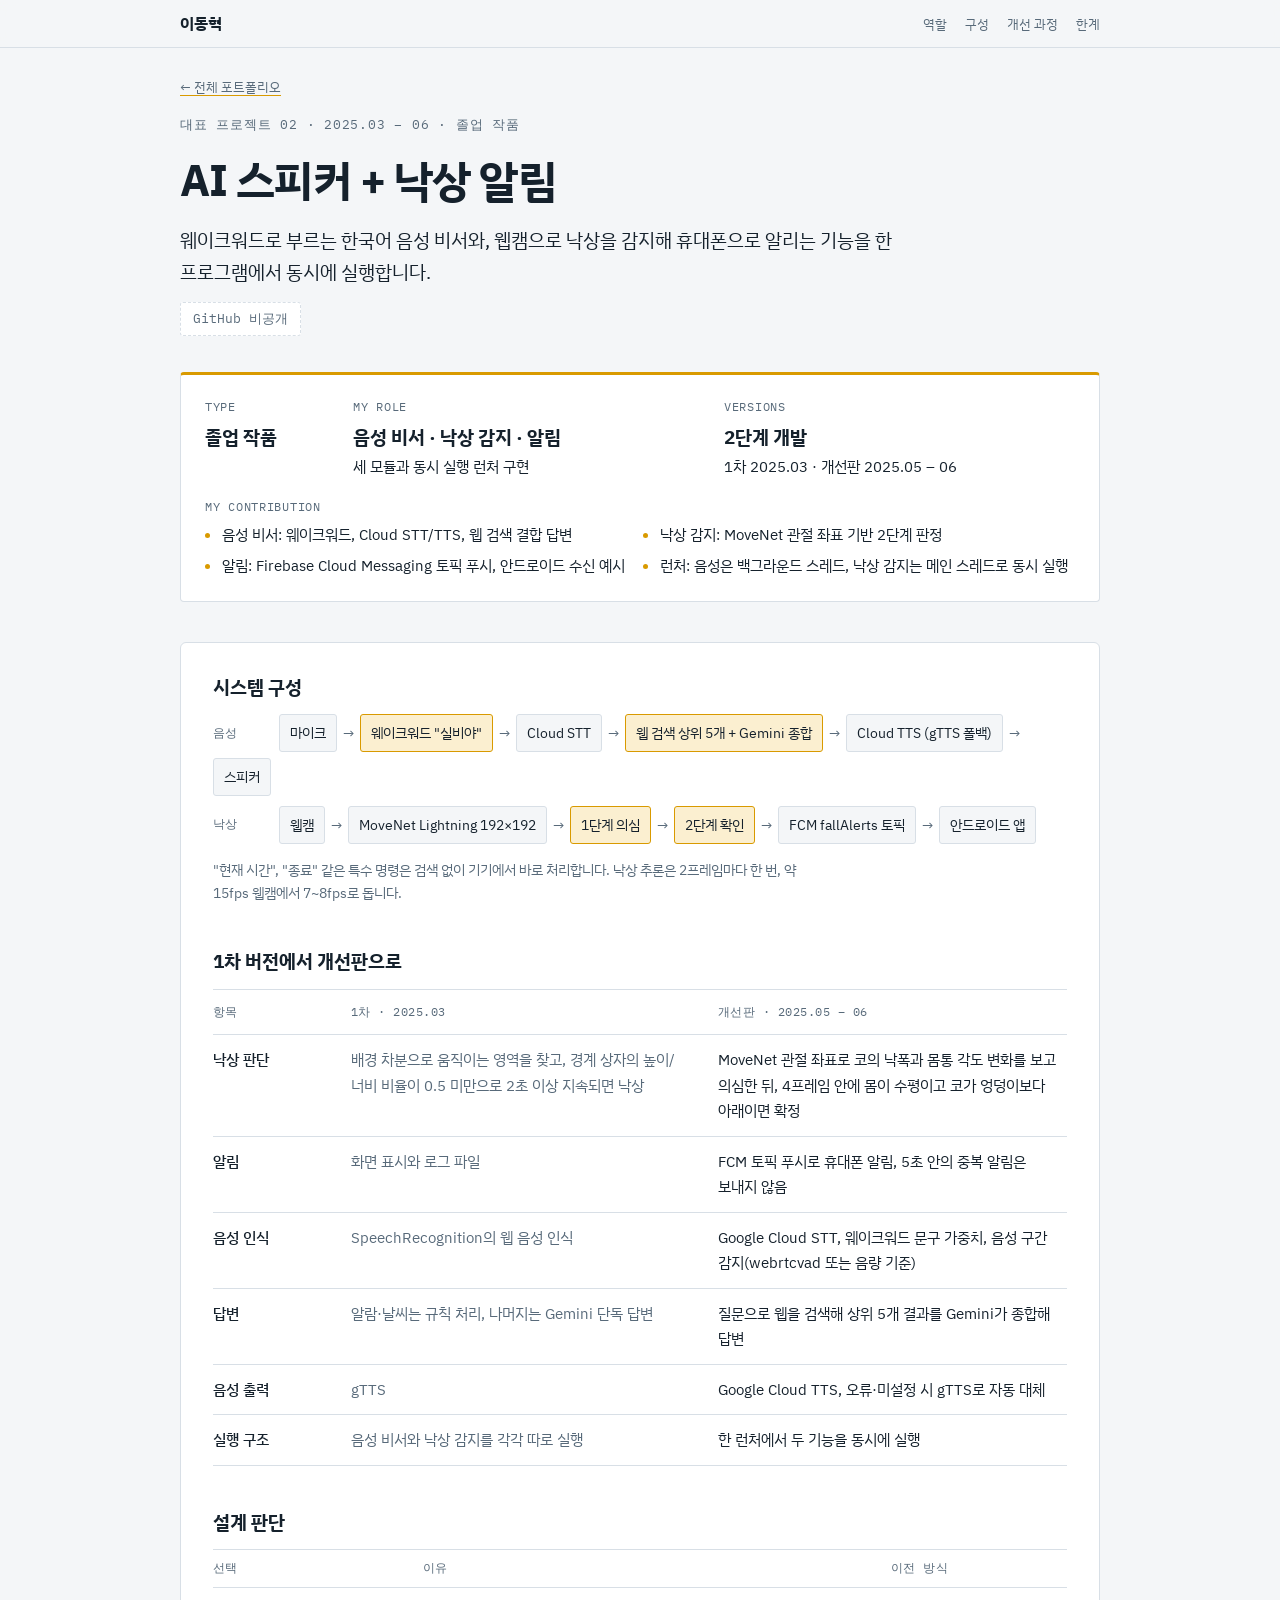
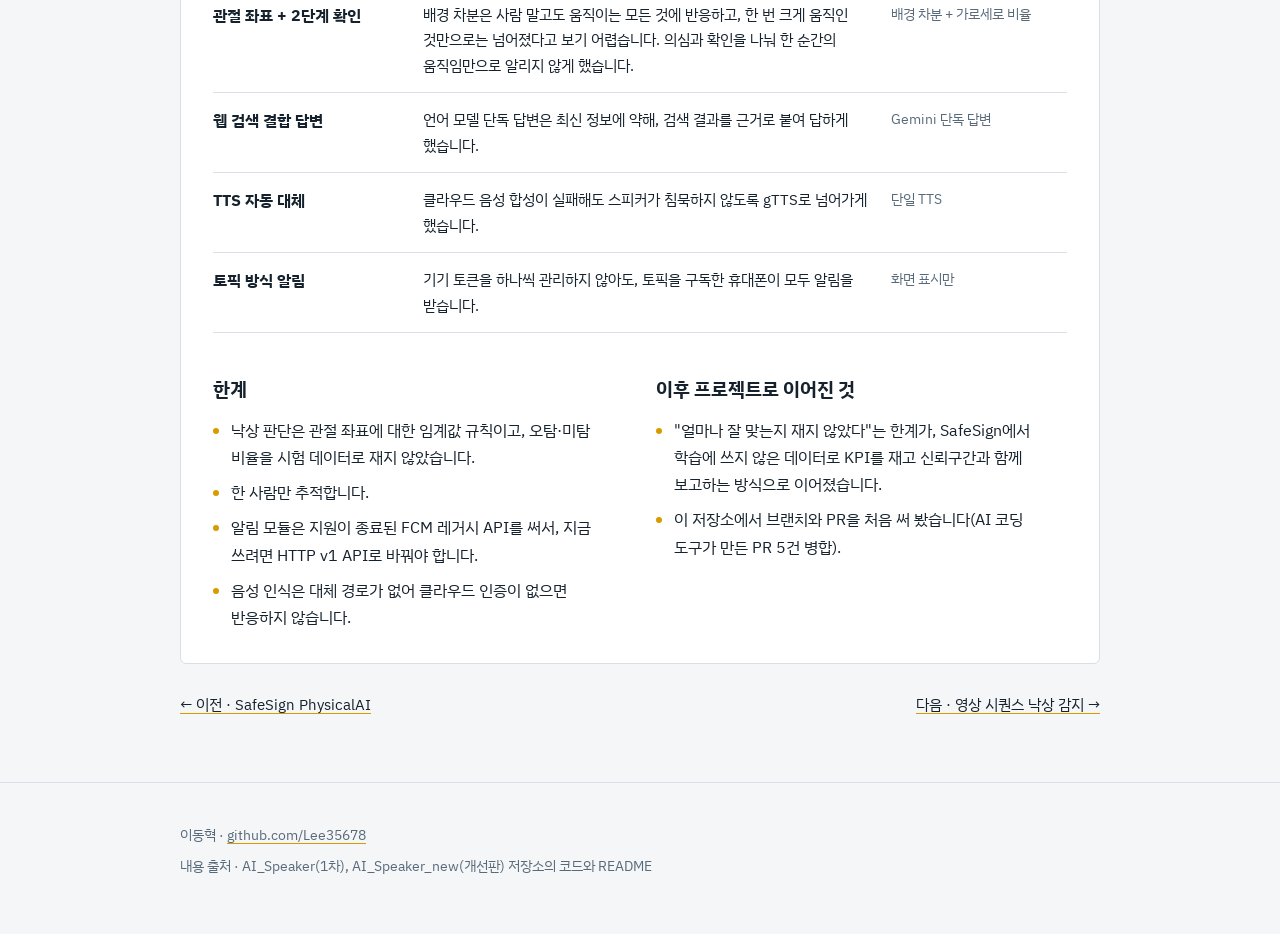
==== projects/ai-speaker.html @ e9e1567f "docs: 메인 페이지 요약형으로 개편, 프로젝트 상세 페이지 3개 분리(역할·측정 조건 명시) Co-Authored-By: Claude Opus 5.5 <noreply@anthr" ====
<!doctype html>
<html lang="ko">
<head>
<meta charset="utf-8">
<meta name="viewport" content="width=device-width, initial-scale=1, viewport-fit=cover">
<title>AI 스피커 + 낙상 알림 · 이동혁</title>
<meta name="description" content="졸업 작품 · 한국어 음성 비서와 MoveNet 낙상 감지·FCM 알림">
<link rel="preconnect" href="https://fonts.googleapis.com">
<link rel="preconnect" href="https://fonts.gstatic.com" crossorigin>
<link rel="stylesheet" href="https://fonts.googleapis.com/css2?family=IBM+Plex+Mono:wght@400;500&family=IBM+Plex+Sans+KR:wght@400;500;700&display=swap">
<link rel="stylesheet" href="../assets/style.css">
</head>
<body>

<header class="topbar">
  <div class="wrap">
    <a class="who" href="../index.html" style="text-decoration:none">이동혁</a>
    <nav aria-label="목차">
      <a href="#role">역할</a>
      <a href="#system">구성</a>
      <a href="#versions">개선 과정</a>
      <a href="#limits">한계</a>
    </nav>
  </div>
</header>

<main>
  <div class="wrap">
    <p class="crumb"><a href="../index.html">← 전체 포트폴리오</a></p>
    <div class="page-head">
      <span class="label">대표 프로젝트 02 · 2025.03 – 06 · 졸업 작품</span>
      <h1>AI 스피커 + 낙상 알림</h1>
      <p class="one">웨이크워드로 부르는 한국어 음성 비서와, 웹캠으로 낙상을 감지해 휴대폰으로 알리는 기능을 한 프로그램에서 동시에 실행합니다.</p>
      <div class="linkrow"><span class="btn off">GitHub 비공개</span></div>
    </div>

    <div class="rolebox" id="role">
      <div class="role-top">
        <div><span class="role-k">TYPE</span><b>졸업 작품</b></div>
        <div><span class="role-k">MY ROLE</span><b>음성 비서 · 낙상 감지 · 알림</b><p>세 모듈과 동시 실행 런처 구현</p></div>
        <div><span class="role-k">VERSIONS</span><b>2단계 개발</b><p>1차 2025.03 · 개선판 2025.05 – 06</p></div>
      </div>
      <div>
        <span class="role-k">MY CONTRIBUTION</span>
        <ul class="contrib">
          <li>음성 비서: 웨이크워드, Cloud STT/TTS, 웹 검색 결합 답변</li>
          <li>낙상 감지: MoveNet 관절 좌표 기반 2단계 판정</li>
          <li>알림: Firebase Cloud Messaging 토픽 푸시, 안드로이드 수신 예시</li>
          <li>런처: 음성은 백그라운드 스레드, 낙상 감지는 메인 스레드로 동시 실행</li>
        </ul>
      </div>
    </div>
  </div>

  <div class="wrap" style="padding-block:40px 56px">
    <article class="feature">
      <div class="block" id="system">
        <h3>시스템 구성</h3>
        <div class="flow">
          <div class="flow-line"><span class="k">음성</span><span class="n">마이크</span><i>→</i><span class="n hot">웨이크워드 "실비야"</span><i>→</i><span class="n">Cloud STT</span><i>→</i><span class="n hot">웹 검색 상위 5개 + Gemini 종합</span><i>→</i><span class="n">Cloud TTS (gTTS 폴백)</span><i>→</i><span class="n">스피커</span></div>
          <div class="flow-line"><span class="k">낙상</span><span class="n">웹캠</span><i>→</i><span class="n">MoveNet Lightning 192×192</span><i>→</i><span class="n hot">1단계 의심</span><i>→</i><span class="n hot">2단계 확인</span><i>→</i><span class="n">FCM fallAlerts 토픽</span><i>→</i><span class="n">안드로이드 앱</span></div>
        </div>
        <p class="note">"현재 시간", "종료" 같은 특수 명령은 검색 없이 기기에서 바로 처리합니다. 낙상 추론은 2프레임마다 한 번, 약 15fps 웹캠에서 7~8fps로 돕니다.</p>
      </div>

      <div class="block" id="versions">
        <h3>1차 버전에서 개선판으로</h3>
        <div class="vt" role="table" aria-label="버전별 비교">
          <div class="vt-row head" role="row"><span role="columnheader">항목</span><span role="columnheader">1차 · 2025.03</span><span role="columnheader">개선판 · 2025.05 – 06</span></div>
          <div class="vt-row" role="row"><b role="cell">낙상 판단</b><span class="v1" role="cell">배경 차분으로 움직이는 영역을 찾고, 경계 상자의 높이/너비 비율이 0.5 미만으로 2초 이상 지속되면 낙상</span><span class="v2" role="cell">MoveNet 관절 좌표로 코의 낙폭과 몸통 각도 변화를 보고 의심한 뒤, 4프레임 안에 몸이 수평이고 코가 엉덩이보다 아래이면 확정</span></div>
          <div class="vt-row" role="row"><b role="cell">알림</b><span class="v1" role="cell">화면 표시와 로그 파일</span><span class="v2" role="cell">FCM 토픽 푸시로 휴대폰 알림, 5초 안의 중복 알림은 보내지 않음</span></div>
          <div class="vt-row" role="row"><b role="cell">음성 인식</b><span class="v1" role="cell">SpeechRecognition의 웹 음성 인식</span><span class="v2" role="cell">Google Cloud STT, 웨이크워드 문구 가중치, 음성 구간 감지(webrtcvad 또는 음량 기준)</span></div>
          <div class="vt-row" role="row"><b role="cell">답변</b><span class="v1" role="cell">알람·날씨는 규칙 처리, 나머지는 Gemini 단독 답변</span><span class="v2" role="cell">질문으로 웹을 검색해 상위 5개 결과를 Gemini가 종합해 답변</span></div>
          <div class="vt-row" role="row"><b role="cell">음성 출력</b><span class="v1" role="cell">gTTS</span><span class="v2" role="cell">Google Cloud TTS, 오류·미설정 시 gTTS로 자동 대체</span></div>
          <div class="vt-row" role="row"><b role="cell">실행 구조</b><span class="v1" role="cell">음성 비서와 낙상 감지를 각각 따로 실행</span><span class="v2" role="cell">한 런처에서 두 기능을 동시에 실행</span></div>
        </div>
      </div>

      <div class="block">
        <h3>설계 판단</h3>
        <div class="decisions" role="table" aria-label="설계 판단">
          <div class="dec head" role="row"><span role="columnheader">선택</span><span role="columnheader">이유</span><span role="columnheader">이전 방식</span></div>
          <div class="dec" role="row"><b role="cell">관절 좌표 + 2단계 확인</b><p class="why" role="cell">배경 차분은 사람 말고도 움직이는 모든 것에 반응하고, 한 번 크게 움직인 것만으로는 넘어졌다고 보기 어렵습니다. 의심과 확인을 나눠 한 순간의 움직임만으로 알리지 않게 했습니다.</p><span class="alt" role="cell">배경 차분 + 가로세로 비율</span></div>
          <div class="dec" role="row"><b role="cell">웹 검색 결합 답변</b><p class="why" role="cell">언어 모델 단독 답변은 최신 정보에 약해, 검색 결과를 근거로 붙여 답하게 했습니다.</p><span class="alt" role="cell">Gemini 단독 답변</span></div>
          <div class="dec" role="row"><b role="cell">TTS 자동 대체</b><p class="why" role="cell">클라우드 음성 합성이 실패해도 스피커가 침묵하지 않도록 gTTS로 넘어가게 했습니다.</p><span class="alt" role="cell">단일 TTS</span></div>
          <div class="dec" role="row"><b role="cell">토픽 방식 알림</b><p class="why" role="cell">기기 토큰을 하나씩 관리하지 않아도, 토픽을 구독한 휴대폰이 모두 알림을 받습니다.</p><span class="alt" role="cell">화면 표시만</span></div>
        </div>
      </div>

      <div class="two" id="limits">
        <div class="block">
          <h3>한계</h3>
          <ul class="plain-list">
            <li>낙상 판단은 관절 좌표에 대한 임계값 규칙이고, 오탐·미탐 비율을 시험 데이터로 재지 않았습니다.</li>
            <li>한 사람만 추적합니다.</li>
            <li>알림 모듈은 지원이 종료된 FCM 레거시 API를 써서, 지금 쓰려면 HTTP v1 API로 바꿔야 합니다.</li>
            <li>음성 인식은 대체 경로가 없어 클라우드 인증이 없으면 반응하지 않습니다.</li>
          </ul>
        </div>
        <div class="block">
          <h3>이후 프로젝트로 이어진 것</h3>
          <ul class="plain-list">
            <li>"얼마나 잘 맞는지 재지 않았다"는 한계가, SafeSign에서 학습에 쓰지 않은 데이터로 KPI를 재고 신뢰구간과 함께 보고하는 방식으로 이어졌습니다.</li>
            <li>이 저장소에서 브랜치와 PR을 처음 써 봤습니다(AI 코딩 도구가 만든 PR 5건 병합).</li>
          </ul>
        </div>
      </div>
    </article>

    <nav class="next-page" aria-label="다른 프로젝트">
      <a href="safesign.html">← 이전 · SafeSign PhysicalAI</a>
      <a href="fall-detection.html">다음 · 영상 시퀀스 낙상 감지 →</a>
    </nav>
  </div>
</main>

<footer>
  <div class="wrap">
    <span>이동혁 · <a href="https://github.com/Lee35678">github.com/Lee35678</a></span>
    <span>내용 출처 · AI_Speaker(1차), AI_Speaker_new(개선판) 저장소의 코드와 README</span>
  </div>
</footer>

</body>
</html>
---- assets/style.css ----
/* Layout: 한 칼럼 본문(최대 960px) + 상단 고정 목차. 첫 화면은 인사말 + 핵심 포인트 3개, 대표 프로젝트만 넓은 패널. */
:root {
  --bg: #f4f6f8;
  --surface: #ffffff;
  --ink: #15212c;
  --muted: #586a7a;
  --line: #d8dfe6;
  --accent: #d99a00;
  --accent-ink: #8a5c00;
  --accent-soft: #fbefd0;
  --pass: #0e7a6b;
  --hold: #a5630c;
  --font-sans: "IBM Plex Sans KR", "Apple SD Gothic Neo", "Malgun Gothic", system-ui, sans-serif;
  --font-mono: "IBM Plex Mono", ui-monospace, "Cascadia Mono", Consolas, monospace;
  --step--1: 0.8125rem;
  --step-0: 1rem;
  --step-1: 1.1875rem;
  --step-2: 1.5rem;
  --step-3: 2.125rem;
  --step-4: 2.75rem;
  color-scheme: light;
}
@media (prefers-color-scheme: dark) {
  :root:not([data-theme="light"]) {
    --bg: #0e151c; --surface: #151f29; --ink: #e5ecf2; --muted: #94a4b3; --line: #273440;
    --accent: #f0b432; --accent-ink: #f0b432; --accent-soft: #2e2611; --pass: #52c4ae; --hold: #e6a24c;
    color-scheme: dark;
  }
}
:root[data-theme="dark"] {
  --bg: #0e151c; --surface: #151f29; --ink: #e5ecf2; --muted: #94a4b3; --line: #273440;
  --accent: #f0b432; --accent-ink: #f0b432; --accent-soft: #2e2611; --pass: #52c4ae; --hold: #e6a24c;
  color-scheme: dark;
}

* { box-sizing: border-box; }
html { scroll-behavior: smooth; }
@media (prefers-reduced-motion: reduce) { html { scroll-behavior: auto; } }
body {
  margin: 0;
  background: var(--bg);
  color: var(--ink);
  font-family: var(--font-sans);
  font-size: var(--step-0);
  line-height: 1.7;
  word-break: keep-all;
  overflow-wrap: anywhere;
}
a { color: inherit; text-decoration-color: var(--accent); text-underline-offset: 3px; }
a:hover { color: var(--accent-ink); }
a:focus-visible { outline: 2px solid var(--accent); outline-offset: 3px; border-radius: 2px; }
h1, h2, h3, h4, h5 { line-height: 1.35; text-wrap: balance; margin: 0; }
p { margin: 0; }
ul, ol { margin: 0; }
.label {
  font-family: var(--font-mono);
  font-size: var(--step--1);
  letter-spacing: 0.06em;
  text-transform: uppercase;
  color: var(--muted);
}
.num { font-family: var(--font-mono); font-variant-numeric: tabular-nums; color: var(--accent-ink); font-weight: 500; }

.wrap { max-width: 960px; margin: 0 auto; padding-inline: 20px; }

/* 상단 목차 */
.topbar {
  position: sticky;
  top: env(safe-area-inset-top, 0px);
  z-index: 10;
  background: color-mix(in srgb, var(--bg) 88%, transparent);
  backdrop-filter: blur(8px);
  border-bottom: 1px solid var(--line);
}
.topbar .wrap { display: flex; align-items: center; justify-content: space-between; gap: 16px; padding-block: 10px; }
.topbar .who { font-weight: 700; white-space: nowrap; }
.topbar nav { display: flex; gap: 18px; overflow-x: auto; scrollbar-width: none; }
.topbar nav a { font-size: var(--step--1); color: var(--muted); text-decoration: none; white-space: nowrap; }
.topbar nav a:hover { color: var(--ink); }

/* 첫 화면 */
.hero { padding-block: 56px 48px; display: grid; gap: 36px; }
.hero-top { display: grid; grid-template-columns: minmax(0, 1fr) 190px; gap: 40px; align-items: center; }
.hello { font-size: var(--step-1); color: var(--muted); }
.hero h1 { font-size: var(--step-4); font-weight: 700; letter-spacing: -0.02em; margin-top: 8px; max-width: 18em; }
.hero h1 em { font-style: normal; color: var(--accent-ink); }
.hero .lead { font-size: var(--step-1); max-width: 36em; margin-top: 18px; }
.hero .contact { display: flex; flex-wrap: wrap; gap: 8px 20px; margin-top: 18px; font-size: 0.9375rem; color: var(--muted); }
.hand { width: 100%; max-width: 190px; justify-self: end; margin: 0; }
.hand svg { width: 100%; height: auto; display: block; }
.hand figcaption { font-family: var(--font-mono); font-size: 0.75rem; color: var(--muted); text-align: center; margin-top: 6px; }

.points { display: grid; grid-template-columns: repeat(3, minmax(0, 1fr)); gap: 16px; list-style: none; padding: 0; }
.point { background: var(--surface); border: 1px solid var(--line); border-top: 3px solid var(--accent); border-radius: 4px; padding: 20px; display: grid; gap: 10px; align-content: start; min-width: 0; }
.point h2 { font-size: var(--step-1); font-weight: 700; }
.point p { font-size: 0.9375rem; color: var(--muted); }
.point .fig { font-family: var(--font-mono); font-size: 0.8125rem; color: var(--ink); border-top: 1px solid var(--line); padding-top: 10px; font-variant-numeric: tabular-nums; }
.point a { font-size: var(--step--1); color: var(--muted); }

section { padding-block: 56px; border-top: 1px solid var(--line); scroll-margin-top: 56px; }
.sec-head { display: grid; gap: 6px; margin-bottom: 28px; }
.sec-head h2 { font-size: var(--step-3); font-weight: 700; letter-spacing: -0.01em; }
.sec-head p { color: var(--muted); max-width: 42em; }

/* 대표 프로젝트 */
.feature { background: var(--surface); border: 1px solid var(--line); border-radius: 6px; padding: 32px; display: grid; grid-template-columns: minmax(0, 1fr); gap: 44px; }
.feature > *, .block { min-width: 0; }
.meta .chip { white-space: normal; line-height: 1.3; }
.feature-top { display: grid; gap: 14px; }
.feature-top .one { font-size: var(--step-1); max-width: 36em; }
.meta { display: flex; flex-wrap: wrap; gap: 8px; }
.chip {
  font-family: var(--font-mono); font-size: 0.75rem; line-height: 1;
  padding: 6px 9px; border: 1px solid var(--line); border-radius: 3px; color: var(--muted); white-space: nowrap;
}
.chip.strong { border-color: var(--accent); color: var(--accent-ink); background: var(--accent-soft); }
.block h3 { font-size: var(--step-1); margin-bottom: 14px; }
.block > p { max-width: 44em; }

/* 파이프라인 */
.pipe-scroll { overflow-x: auto; padding-bottom: 6px; }
.pipe { display: flex; align-items: stretch; min-width: 820px; list-style: none; padding: 0; }
.pipe li { flex: 1 1 0; padding: 12px 12px 12px 14px; border: 1px solid var(--line); border-left-width: 0; background: var(--bg); }
.pipe li:first-child { border-left-width: 1px; border-radius: 4px 0 0 4px; }
.pipe li:last-child { border-radius: 0 4px 4px 0; }
.pipe li.mine { background: var(--accent-soft); }
.pipe .n { font-family: var(--font-mono); font-size: 0.75rem; color: var(--muted); }
.pipe .t { font-weight: 500; font-size: 0.9375rem; line-height: 1.4; margin-top: 2px; }
.pipe .d { font-size: 0.8125rem; color: var(--muted); line-height: 1.5; margin-top: 4px; }
.pipe-legend { display: flex; gap: 16px; flex-wrap: wrap; font-size: var(--step--1); color: var(--muted); margin-top: 10px; }
.swatch { display: inline-block; width: 12px; height: 12px; vertical-align: -1px; margin-right: 6px; border: 1px solid var(--line); background: var(--bg); }
.swatch.mine { background: var(--accent-soft); border-color: var(--accent); }

/* 결정 표 */
.decisions { display: grid; border-top: 1px solid var(--line); }
.dec { display: grid; grid-template-columns: 12em minmax(0, 1fr) 11em; gap: 18px; padding-block: 14px; border-bottom: 1px solid var(--line); align-items: start; }
.dec.head { padding-block: 8px; }
.dec.head > * { font-family: var(--font-mono); font-size: 0.75rem; color: var(--muted); letter-spacing: 0.04em; }
.dec b { font-weight: 700; }
.dec .why { font-size: 0.9375rem; }
.dec .alt { font-size: 0.875rem; color: var(--muted); }

/* KPI */
.kpi { display: grid; border-top: 1px solid var(--line); margin-top: 18px; }
.kpi-row {
  display: grid; grid-template-columns: 9em 6.5em 6em minmax(0, 1fr) 6.5em;
  gap: 16px; align-items: center; padding-block: 14px; border-bottom: 1px solid var(--line);
}
.kpi-row.head { padding-block: 8px; }
.kpi-row.head > * { font-family: var(--font-mono); font-size: 0.75rem; color: var(--muted); letter-spacing: 0.04em; }
.kpi-name { font-weight: 500; line-height: 1.4; }
.kpi-name small { display: block; font-weight: 400; color: var(--muted); font-size: 0.75rem; }
.kpi-val { font-family: var(--font-mono); font-size: var(--step-1); font-weight: 500; font-variant-numeric: tabular-nums; }
.kpi-goal { font-family: var(--font-mono); font-size: 0.875rem; color: var(--muted); font-variant-numeric: tabular-nums; }
.state { font-size: 0.8125rem; font-weight: 500; white-space: nowrap; }
.state.ok { color: var(--pass); }
.state.hold { color: var(--hold); }
.state::before { content: ""; display: inline-block; width: 8px; height: 8px; border-radius: 50%; background: currentColor; margin-right: 6px; vertical-align: 1px; }
.scale { position: relative; height: 34px; margin-inline: 6px; }
.track { position: absolute; left: 0; right: 0; top: 9px; height: 6px; background: var(--line); border-radius: 3px; }
.band { position: absolute; top: 9px; height: 6px; background: color-mix(in srgb, var(--accent) 45%, transparent); border-radius: 3px; }
.pt { position: absolute; top: 6px; width: 12px; height: 12px; margin-left: -6px; border-radius: 50%; background: var(--accent); border: 2px solid var(--surface); box-shadow: 0 0 0 1px var(--accent); }
.goal { position: absolute; top: 3px; width: 2px; height: 18px; margin-left: -1px; background: var(--ink); }
.ax { position: absolute; top: 20px; font-family: var(--font-mono); font-size: 0.6875rem; color: var(--muted); }
.ax.l { left: 0; }
.ax.r { right: 0; }
.kpi-legend { display: flex; flex-wrap: wrap; gap: 18px; margin-top: 12px; font-size: var(--step--1); color: var(--muted); }
.kpi-legend i { display: inline-block; vertical-align: middle; margin-right: 6px; }
.kpi-legend .lp { width: 10px; height: 10px; border-radius: 50%; background: var(--accent); }
.kpi-legend .lb { width: 22px; height: 6px; border-radius: 3px; background: color-mix(in srgb, var(--accent) 45%, transparent); }
.kpi-legend .lg { width: 2px; height: 14px; background: var(--ink); }
.note { font-size: 0.875rem; color: var(--muted); margin-top: 14px; max-width: 46em; }

/* 문제 해결 사례 */
.cases { list-style: none; padding: 0; display: grid; border-top: 1px solid var(--line); }
.case { display: grid; grid-template-columns: 7.5em minmax(0, 1fr); gap: 20px; padding-block: 20px; border-bottom: 1px solid var(--line); }
.case .when { font-family: var(--font-mono); font-size: var(--step--1); color: var(--muted); padding-top: 3px; }
.case h4 { font-size: var(--step-1); margin-bottom: 8px; font-weight: 700; }
.case dl { display: grid; grid-template-columns: 3.6em minmax(0, 1fr); gap: 4px 12px; margin: 0; font-size: 0.9375rem; }
.case dt { color: var(--muted); }
.case dd { margin: 0; }

.two { display: grid; grid-template-columns: minmax(0, 1fr) minmax(0, 1fr); gap: 32px; }
.plain-list { display: grid; gap: 8px; padding-left: 1.1em; }
.plain-list li::marker { color: var(--accent); }
.links { display: flex; flex-wrap: wrap; gap: 10px 20px; font-size: 0.9375rem; }

/* 협업·코드 관리 변화 */
.stages { display: grid; border-top: 1px solid var(--line); }
.stage { display: grid; grid-template-columns: 9.5em repeat(3, minmax(0, 1fr)); gap: 18px; padding-block: 16px; border-bottom: 1px solid var(--line); }
.stage.head { padding-block: 8px; }
.stage.head > * { font-family: var(--font-mono); font-size: 0.75rem; color: var(--muted); letter-spacing: 0.04em; }
.stage .when b { display: block; font-family: var(--font-mono); font-weight: 500; font-variant-numeric: tabular-nums; }
.stage .when span { font-size: 0.8125rem; color: var(--muted); line-height: 1.5; display: block; }
.stage .when em { font-style: normal; font-size: 0.75rem; display: inline-block; margin-top: 4px; padding: 1px 6px; border: 1px solid var(--line); border-radius: 3px; color: var(--muted); }
.stage .cell { font-size: 0.9125rem; line-height: 1.6; min-width: 0; }
.stage.after .when em { border-color: var(--accent); color: var(--accent-ink); }
.stage.now { background: var(--accent-soft); margin-inline: -12px; padding-inline: 12px; border-radius: 4px; }
.divider { font-family: var(--font-mono); font-size: 0.75rem; letter-spacing: 0.05em; color: var(--accent-ink); padding-block: 10px; border-bottom: 1px solid var(--line); }
.upbar { display: grid; grid-template-columns: minmax(0, 1fr) 3.2em; gap: 8px; align-items: center; margin-top: 6px; }
.upbar .bar { height: 6px; background: var(--line); border-radius: 3px; position: relative; overflow: hidden; }
.upbar .bar i { position: absolute; inset: 0 auto 0 0; background: var(--muted); border-radius: 3px; }
.upbar span { font-family: var(--font-mono); font-size: 0.75rem; color: var(--muted); text-align: right; font-variant-numeric: tabular-nums; }

.collab { display: grid; grid-template-columns: repeat(2, minmax(0, 1fr)); gap: 0 32px; margin-top: 36px; }
.collab-item { padding-block: 16px; border-top: 1px solid var(--line); min-width: 0; }
.collab-item h4 { font-size: var(--step-0); font-weight: 700; margin-bottom: 4px; }
.collab-item p { font-size: 0.9375rem; color: var(--muted); }
.gap-box { margin-top: 28px; padding: 18px 20px; border: 1px dashed var(--muted); border-radius: 4px; max-width: 46em; }
.gap-box h4 { font-size: var(--step-0); margin-bottom: 4px; }
.gap-box p { font-size: 0.9375rem; color: var(--muted); }

/* 성장 과정 */
.path { list-style: none; padding: 0; display: grid; position: relative; border-bottom: 1px solid var(--line); }
.path::before { content: ""; position: absolute; left: 17px; top: 44px; bottom: 44px; width: 2px; background: linear-gradient(var(--line), var(--accent)); }
.step { display: grid; grid-template-columns: 12em minmax(0, 1fr); gap: 24px; padding-block: 28px; border-top: 1px solid var(--line); }
.step-side { display: grid; grid-template-columns: 36px minmax(0, 1fr); column-gap: 12px; row-gap: 4px; align-content: start; justify-items: start; }
.step-side .step-no { grid-row: span 2; }
.step-side .step-when { align-self: end; }
.step-no { position: relative; z-index: 1; width: 36px; height: 36px; border-radius: 50%; border: 2px solid var(--muted); background: var(--bg); color: var(--muted); display: grid; place-items: center; font-family: var(--font-mono); font-weight: 500; }
.step:nth-child(n+3) .step-no { border-color: var(--accent); color: var(--accent-ink); }
.step.now .step-no { background: var(--accent); color: var(--surface); border-color: var(--accent); }
.step-when { font-family: var(--font-mono); font-variant-numeric: tabular-nums; font-weight: 500; }
.tag { font-size: 0.75rem; padding: 1px 7px; border: 1px solid var(--line); border-radius: 3px; color: var(--muted); }
.tag.after { border-color: var(--accent); color: var(--accent-ink); }
.step-body { min-width: 0; }
.step-body h3 { font-size: var(--step-2); font-weight: 700; }
.step-proj { list-style: none; padding: 0; display: grid; gap: 10px; margin-top: 14px; }
.step-proj b { font-weight: 500; }
.step-proj b a { text-decoration-color: var(--line); }
.step-proj p { font-size: 0.9375rem; color: var(--muted); }
.how { margin-top: 16px; padding: 14px 16px; background: var(--surface); border: 1px solid var(--line); border-radius: 4px; }
.step.now .how { border-color: var(--accent); }
.how-k, .lack span, .fixed span { display: block; font-family: var(--font-mono); font-size: 0.75rem; letter-spacing: 0.04em; }
.how-k { color: var(--muted); margin-bottom: 2px; }
.how p { font-size: 0.9375rem; }
.lack, .fixed { margin-top: 12px; font-size: 0.9375rem; max-width: 44em; }
.lack span { color: var(--hold); }
.fixed span { color: var(--pass); }
.step-more { display: inline-block; margin-top: 14px; font-size: 0.9375rem; font-weight: 500; }

/* 그 밖의 프로젝트 */
.group + .group { margin-top: 44px; }
.group-head { display: flex; flex-wrap: wrap; align-items: baseline; gap: 4px 14px; margin-bottom: 12px; }
.group-head h3 { font-size: var(--step-1); }
.group-head span { font-size: var(--step--1); color: var(--muted); }
.proj { display: grid; grid-template-columns: minmax(0, 1fr) 13em; gap: 8px 28px; padding-block: 20px; border-top: 1px solid var(--line); }
.proj:last-child { border-bottom: 1px solid var(--line); }
.proj h4 { font-size: var(--step-1); font-weight: 700; }
.proj h4 a { text-decoration: none; }
.proj h4 a:hover { text-decoration: underline; }
.proj .desc { margin-top: 6px; max-width: 40em; }
.proj dl { display: grid; grid-template-columns: 4.6em minmax(0, 1fr); gap: 4px 12px; margin: 10px 0 0; font-size: 0.9375rem; }
.proj dt { color: var(--muted); }
.proj dd { margin: 0; }
.proj aside { font-size: var(--step--1); color: var(--muted); display: grid; gap: 6px; align-content: start; }
.proj aside .date { font-family: var(--font-mono); color: var(--ink); }
.priv { font-family: var(--font-mono); font-size: 0.6875rem; padding: 2px 6px; border: 1px dashed var(--muted); border-radius: 3px; color: var(--muted); vertical-align: 3px; margin-left: 6px; font-weight: 400; }

/* 기술 */
.skills { display: grid; border-top: 1px solid var(--line); }
.skill { display: grid; grid-template-columns: 10em minmax(0, 1.1fr) minmax(0, 1fr); gap: 20px; padding-block: 16px; border-bottom: 1px solid var(--line); }
.skill.head { padding-block: 8px; }
.skill.head > * { font-family: var(--font-mono); font-size: 0.75rem; color: var(--muted); letter-spacing: 0.04em; }
.skill h3 { font-size: var(--step-0); font-weight: 700; }
.skill .tools { font-size: 0.9375rem; }
.skill .why { font-size: 0.9125rem; color: var(--muted); }

footer { border-top: 1px solid var(--line); padding-block: 40px 56px; color: var(--muted); font-size: 0.875rem; }
footer .wrap { display: grid; gap: 8px; }

@media (max-width: 820px) {
  .path::before { display: none; }
  .step { grid-template-columns: minmax(0, 1fr); gap: 12px; }
  .step-side { display: flex; flex-wrap: wrap; align-items: center; gap: 10px; }
  .hero { padding-block: 36px 36px; }
  .hero-top { grid-template-columns: minmax(0, 1fr); gap: 24px; }
  .hand { justify-self: start; max-width: 140px; order: -1; }
  .hero h1 { font-size: 2rem; }
  .points { grid-template-columns: minmax(0, 1fr); }
  .feature { padding: 22px 18px; }
  .dec { grid-template-columns: minmax(0, 1fr); gap: 4px; }
  .dec.head { display: none; }
  .dec .alt::before { content: "버린 대안: "; }
  .kpi-row { grid-template-columns: minmax(0, 1fr) auto auto; gap: 6px 14px; }
  .kpi-row.head { display: none; }
  .kpi-row .kpi-name { grid-column: 1 / -1; }
  .kpi-row .scale { grid-column: 1 / -1; order: 5; }
  .kpi-row .kpi-goal::before { content: "목표 "; }
  .two { grid-template-columns: minmax(0, 1fr); }
  .stage { grid-template-columns: minmax(0, 1fr); gap: 8px; }
  .stage.head { display: none; }
  .stage .cell::before { content: attr(data-k); display: block; font-family: var(--font-mono); font-size: 0.6875rem; letter-spacing: 0.05em; color: var(--muted); }
  .collab { grid-template-columns: minmax(0, 1fr); }
  .proj { grid-template-columns: minmax(0, 1fr); }
  .proj aside { grid-auto-flow: column; justify-content: start; gap: 14px; }
  .skill { grid-template-columns: minmax(0, 1fr); gap: 4px; }
  .skill.head { display: none; }
}
@media (max-width: 520px) {
  .case { grid-template-columns: minmax(0, 1fr); gap: 6px; }
  .topbar .who { display: none; }
  .proj aside { grid-auto-flow: row; }
  .proj dl, .case dl { grid-template-columns: minmax(0, 1fr); gap: 0; }
  .proj dd, .case dd { margin-bottom: 6px; }
}

/* ===== 메인 페이지: 대표 프로젝트 카드 ===== */
:root { --on-accent: #1d1600; }
.btn { display: inline-block; font-family: var(--font-mono); font-size: 0.8125rem; line-height: 1.2; padding: 8px 12px; border: 1px solid var(--line); border-radius: 3px; text-decoration: none; color: var(--ink); background: var(--surface); }
.btn:hover { border-color: var(--accent); color: var(--accent-ink); }
.btn.primary { background: var(--accent); border-color: var(--accent); color: var(--on-accent); font-weight: 500; }
.btn.primary:hover { color: var(--on-accent); filter: brightness(1.05); }
.btn.off { color: var(--muted); border-style: dashed; pointer-events: none; }
.linkrow { display: flex; flex-wrap: wrap; gap: 8px; }

.tags { display: flex; flex-wrap: wrap; gap: 8px; margin-top: 14px; }
.tags span { font-family: var(--font-mono); font-size: 0.8125rem; padding: 4px 10px; border: 1px solid var(--accent); border-radius: 3px; color: var(--accent-ink); }

.featured { display: grid; gap: 20px; list-style: none; padding: 0; }
.fp { background: var(--surface); border: 1px solid var(--line); border-radius: 6px; padding: 26px 28px; display: grid; gap: 16px; min-width: 0; }
.fp-head { display: flex; flex-wrap: wrap; align-items: baseline; gap: 6px 14px; }
.fp-no { font-family: var(--font-mono); color: var(--accent-ink); font-weight: 500; }
.fp-head h3 { font-size: var(--step-2); font-weight: 700; }
.fp-head .chip { align-self: center; }
.fp .one { font-size: var(--step-1); max-width: 40em; }
.fp dl { display: grid; grid-template-columns: 5.5em minmax(0, 1fr); gap: 8px 16px; margin: 0; font-size: 0.9375rem; }
.fp dt { color: var(--muted); font-family: var(--font-mono); font-size: 0.8125rem; padding-top: 2px; }
.fp dd { margin: 0; }
.fp .proof { background: var(--accent-soft); border-radius: 4px; padding: 12px 14px; font-size: 0.9375rem; }
.fp .proof b { color: var(--accent-ink); }

/* 메인 페이지: 성장 과정 요약 */
.mini-path { display: grid; grid-template-columns: repeat(4, minmax(0, 1fr)); gap: 0; list-style: none; padding: 0; border-top: 1px solid var(--line); border-bottom: 1px solid var(--line); }
.mp { padding: 18px 16px 18px 0; display: grid; gap: 6px; align-content: start; min-width: 0; }
.mp + .mp { padding-left: 16px; border-left: 1px solid var(--line); }
.mp .step-no { width: 30px; height: 30px; font-size: 0.875rem; }
.mp:nth-child(n+3) .step-no { border-color: var(--accent); color: var(--accent-ink); }
.mp:last-child .step-no { background: var(--accent); color: var(--on-accent); }
.mp .when { font-family: var(--font-mono); font-size: 0.8125rem; color: var(--muted); }
.mp h3 { font-size: var(--step-0); font-weight: 700; }
.mp p { font-size: 0.875rem; color: var(--muted); }

/* 메인 페이지: 그 밖의 프로젝트 */
.others { display: grid; border-top: 1px solid var(--line); }
.orow { display: grid; grid-template-columns: minmax(0, 1fr) 15em; gap: 6px 24px; padding-block: 14px; border-bottom: 1px solid var(--line); }
.orow h3 { font-size: var(--step-0); font-weight: 700; }
.orow h3 a { text-decoration-color: var(--line); }
.orow p { font-size: 0.9375rem; color: var(--muted); margin-top: 2px; }
.orow aside { font-size: var(--step--1); color: var(--muted); }
.orow aside b { display: block; font-family: var(--font-mono); font-weight: 500; color: var(--ink); }

.contact-list { display: grid; grid-template-columns: max-content minmax(0, 1fr); gap: 8px 20px; font-size: 0.9375rem; }
.contact-list dt { color: var(--muted); }
.contact-list dd { margin: 0; }

/* ===== 상세 페이지 ===== */
.crumb { padding-block: 28px 0; font-size: var(--step--1); }
.crumb a { color: var(--muted); }
.page-head { padding-block: 16px 36px; display: grid; gap: 14px; }
.page-head h1 { font-size: var(--step-4); font-weight: 700; letter-spacing: -0.02em; }
.page-head .one { font-size: var(--step-1); max-width: 38em; }

.rolebox { background: var(--surface); border: 1px solid var(--line); border-top: 3px solid var(--accent); border-radius: 4px; padding: 22px 24px; display: grid; gap: 18px; }
.role-top { display: grid; grid-template-columns: 8em minmax(0, 1fr) minmax(0, 1fr); gap: 20px; }
.role-top > div { min-width: 0; }
.role-k { display: block; font-family: var(--font-mono); font-size: 0.75rem; letter-spacing: 0.06em; color: var(--muted); margin-bottom: 4px; }
.role-top b { font-size: var(--step-1); }
.role-top p { font-size: 0.9375rem; }
.contrib { display: grid; grid-template-columns: repeat(2, minmax(0, 1fr)); gap: 6px 24px; padding-left: 1.1em; font-size: 0.9375rem; }
.contrib li::marker { color: var(--accent); }
.others-did { font-size: 0.875rem; color: var(--muted); border-top: 1px solid var(--line); padding-top: 12px; }

.cond { margin-top: 16px; border: 1px solid var(--line); border-radius: 4px; padding: 14px 16px; background: var(--bg); display: grid; grid-template-columns: repeat(3, minmax(0, 1fr)); gap: 10px 20px; }
.cond div { min-width: 0; }
.cond span { display: block; font-family: var(--font-mono); font-size: 0.6875rem; letter-spacing: 0.05em; color: var(--muted); }
.cond b { font-weight: 500; font-size: 0.9375rem; }

.vt { display: grid; border-top: 1px solid var(--line); }
.vt-row { display: grid; grid-template-columns: 8em minmax(0, 1fr) minmax(0, 1fr); gap: 18px; padding-block: 12px; border-bottom: 1px solid var(--line); font-size: 0.9375rem; }
.vt-row.head > * { font-family: var(--font-mono); font-size: 0.75rem; color: var(--muted); letter-spacing: 0.04em; }
.vt-row > * { min-width: 0; }
.vt-row b { font-weight: 500; }
.vt-row .v1 { color: var(--muted); }

.flow { display: grid; gap: 10px; }
.flow-line { display: flex; flex-wrap: wrap; align-items: center; gap: 6px; font-size: 0.875rem; }
.flow-line .k { font-family: var(--font-mono); font-size: 0.75rem; color: var(--muted); width: 5em; }
.flow-line span.n { padding: 6px 10px; border: 1px solid var(--line); border-radius: 3px; background: var(--bg); }
.flow-line span.n.hot { background: var(--accent-soft); border-color: var(--accent); }
.flow-line i { font-style: normal; color: var(--muted); }

.next-page { display: flex; flex-wrap: wrap; justify-content: space-between; gap: 12px; padding-block: 28px 8px; font-size: 0.9375rem; }

@media (max-width: 820px) {
  .fp { padding: 20px 18px; }
  .fp dl { grid-template-columns: minmax(0, 1fr); gap: 0; }
  .fp dd { margin-bottom: 8px; }
  .mini-path { grid-template-columns: minmax(0, 1fr); }
  .mp, .mp + .mp { padding: 14px 0; border-left: 0; }
  .mp + .mp { border-top: 1px solid var(--line); }
  .orow { grid-template-columns: minmax(0, 1fr); }
  .role-top { grid-template-columns: minmax(0, 1fr); gap: 12px; }
  .contrib { grid-template-columns: minmax(0, 1fr); }
  .cond { grid-template-columns: repeat(2, minmax(0, 1fr)); }
  .vt-row { grid-template-columns: minmax(0, 1fr); gap: 2px; }
  .vt-row.head { display: none; }
  .vt-row .v1::before { content: "이전 · "; font-family: var(--font-mono); font-size: 0.75rem; }
  .vt-row .v2::before { content: "개선 · "; font-family: var(--font-mono); font-size: 0.75rem; color: var(--accent-ink); }
  .page-head h1 { font-size: 2rem; }
  .flow-line .k { width: 100%; }
}
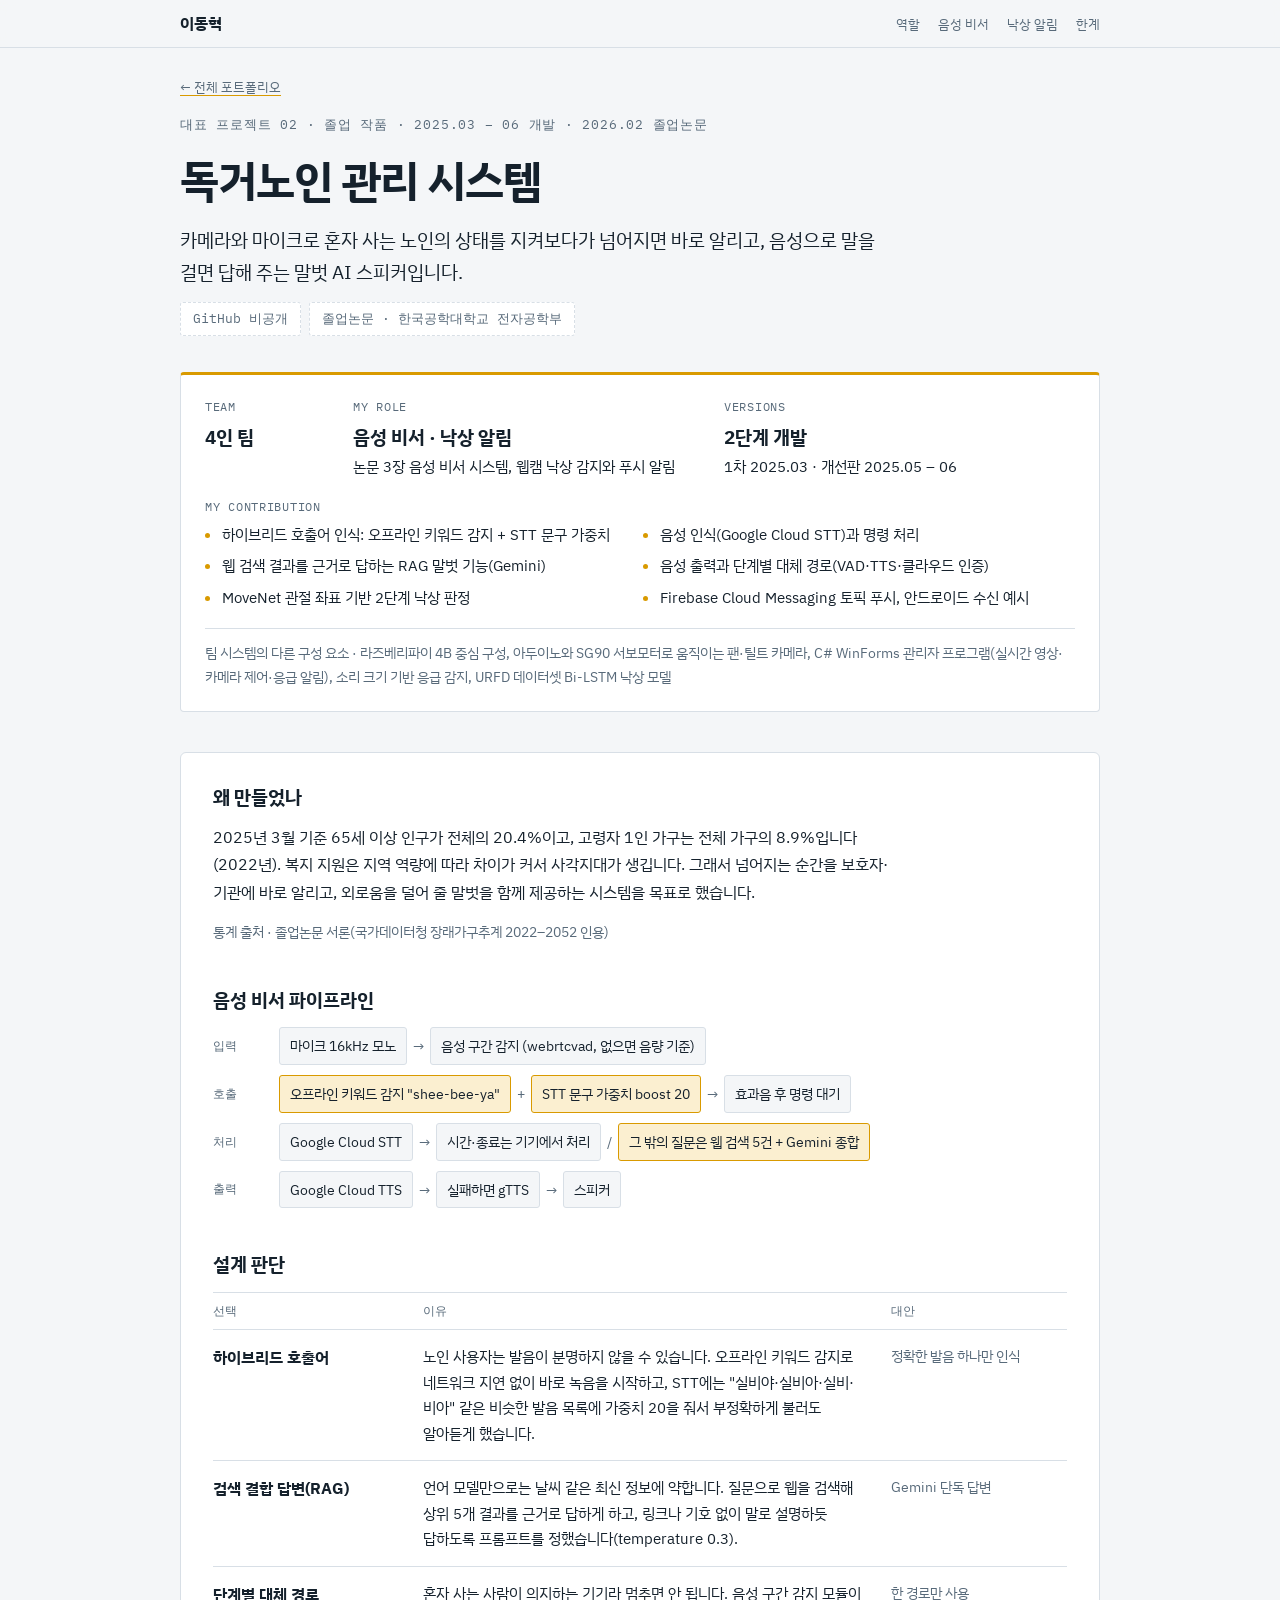
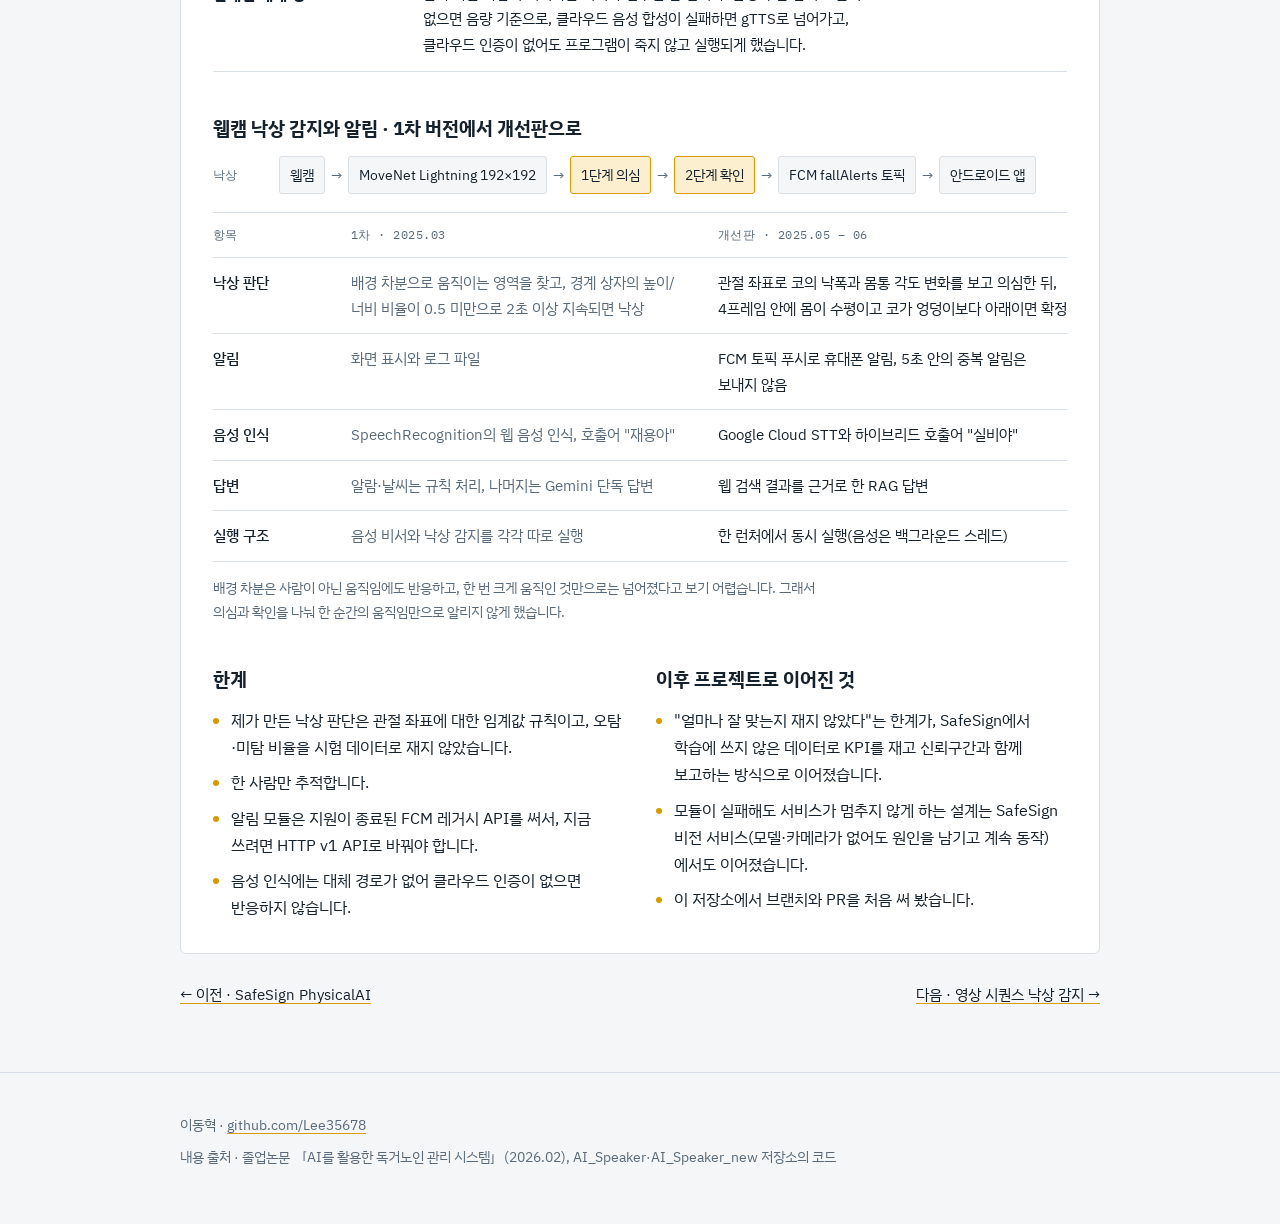
==== commit eae942c5: "docs: 학력·수강 과목·자격증·이메일 추가, 졸업 작품(독거노인 관리 시스템) 4인 팀·담당 범위 반영 Co-Authored-By: Claude Opus 5.5 <noreply" ====
--- a/projects/ai-speaker.html
+++ b/projects/ai-speaker.html
@@ -3,8 +3,8 @@
 <head>
 <meta charset="utf-8">
 <meta name="viewport" content="width=device-width, initial-scale=1, viewport-fit=cover">
-<title>AI 스피커 + 낙상 알림 · 이동혁</title>
-<meta name="description" content="졸업 작품 · 한국어 음성 비서와 MoveNet 낙상 감지·FCM 알림">
+<title>독거노인 관리 시스템 · 이동혁</title>
+<meta name="description" content="4인 팀 졸업 작품 · 음성 비서(호출어·STT·RAG·TTS)와 웹캠 낙상 감지·푸시 알림 담당">
 <link rel="preconnect" href="https://fonts.googleapis.com">
 <link rel="preconnect" href="https://fonts.gstatic.com" crossorigin>
 <link rel="stylesheet" href="https://fonts.googleapis.com/css2?family=IBM+Plex+Mono:wght@400;500&family=IBM+Plex+Sans+KR:wght@400;500;700&display=swap">
@@ -17,8 +17,8 @@
     <a class="who" href="../index.html" style="text-decoration:none">이동혁</a>
     <nav aria-label="목차">
       <a href="#role">역할</a>
-      <a href="#system">구성</a>
-      <a href="#versions">개선 과정</a>
+      <a href="#voice">음성 비서</a>
+      <a href="#fall">낙상 알림</a>
       <a href="#limits">한계</a>
     </nav>
   </div>
@@ -28,80 +28,93 @@
   <div class="wrap">
     <p class="crumb"><a href="../index.html">← 전체 포트폴리오</a></p>
     <div class="page-head">
-      <span class="label">대표 프로젝트 02 · 2025.03 – 06 · 졸업 작품</span>
-      <h1>AI 스피커 + 낙상 알림</h1>
-      <p class="one">웨이크워드로 부르는 한국어 음성 비서와, 웹캠으로 낙상을 감지해 휴대폰으로 알리는 기능을 한 프로그램에서 동시에 실행합니다.</p>
-      <div class="linkrow"><span class="btn off">GitHub 비공개</span></div>
+      <span class="label">대표 프로젝트 02 · 졸업 작품 · 2025.03 – 06 개발 · 2026.02 졸업논문</span>
+      <h1>독거노인 관리 시스템</h1>
+      <p class="one">카메라와 마이크로 혼자 사는 노인의 상태를 지켜보다가 넘어지면 바로 알리고, 음성으로 말을 걸면 답해 주는 말벗 AI 스피커입니다.</p>
+      <div class="linkrow"><span class="btn off">GitHub 비공개</span><span class="btn off">졸업논문 · 한국공학대학교 전자공학부</span></div>
     </div>
 
     <div class="rolebox" id="role">
       <div class="role-top">
-        <div><span class="role-k">TYPE</span><b>졸업 작품</b></div>
-        <div><span class="role-k">MY ROLE</span><b>음성 비서 · 낙상 감지 · 알림</b><p>세 모듈과 동시 실행 런처 구현</p></div>
+        <div><span class="role-k">TEAM</span><b>4인 팀</b></div>
+        <div><span class="role-k">MY ROLE</span><b>음성 비서 · 낙상 알림</b><p>논문 3장 음성 비서 시스템, 웹캠 낙상 감지와 푸시 알림</p></div>
         <div><span class="role-k">VERSIONS</span><b>2단계 개발</b><p>1차 2025.03 · 개선판 2025.05 – 06</p></div>
       </div>
       <div>
         <span class="role-k">MY CONTRIBUTION</span>
         <ul class="contrib">
-          <li>음성 비서: 웨이크워드, Cloud STT/TTS, 웹 검색 결합 답변</li>
-          <li>낙상 감지: MoveNet 관절 좌표 기반 2단계 판정</li>
-          <li>알림: Firebase Cloud Messaging 토픽 푸시, 안드로이드 수신 예시</li>
-          <li>런처: 음성은 백그라운드 스레드, 낙상 감지는 메인 스레드로 동시 실행</li>
+          <li>하이브리드 호출어 인식: 오프라인 키워드 감지 + STT 문구 가중치</li>
+          <li>음성 인식(Google Cloud STT)과 명령 처리</li>
+          <li>웹 검색 결과를 근거로 답하는 RAG 말벗 기능(Gemini)</li>
+          <li>음성 출력과 단계별 대체 경로(VAD·TTS·클라우드 인증)</li>
+          <li>MoveNet 관절 좌표 기반 2단계 낙상 판정</li>
+          <li>Firebase Cloud Messaging 토픽 푸시, 안드로이드 수신 예시</li>
         </ul>
       </div>
+      <p class="others-did">팀 시스템의 다른 구성 요소 · 라즈베리파이 4B 중심 구성, 아두이노와 SG90 서보모터로 움직이는 팬·틸트 카메라, C# WinForms 관리자 프로그램(실시간 영상·카메라 제어·응급 알림), 소리 크기 기반 응급 감지, URFD 데이터셋 Bi-LSTM 낙상 모델</p>
     </div>
   </div>
 
   <div class="wrap" style="padding-block:40px 56px">
     <article class="feature">
-      <div class="block" id="system">
-        <h3>시스템 구성</h3>
-        <div class="flow">
-          <div class="flow-line"><span class="k">음성</span><span class="n">마이크</span><i>→</i><span class="n hot">웨이크워드 "실비야"</span><i>→</i><span class="n">Cloud STT</span><i>→</i><span class="n hot">웹 검색 상위 5개 + Gemini 종합</span><i>→</i><span class="n">Cloud TTS (gTTS 폴백)</span><i>→</i><span class="n">스피커</span></div>
-          <div class="flow-line"><span class="k">낙상</span><span class="n">웹캠</span><i>→</i><span class="n">MoveNet Lightning 192×192</span><i>→</i><span class="n hot">1단계 의심</span><i>→</i><span class="n hot">2단계 확인</span><i>→</i><span class="n">FCM fallAlerts 토픽</span><i>→</i><span class="n">안드로이드 앱</span></div>
-        </div>
-        <p class="note">"현재 시간", "종료" 같은 특수 명령은 검색 없이 기기에서 바로 처리합니다. 낙상 추론은 2프레임마다 한 번, 약 15fps 웹캠에서 7~8fps로 돕니다.</p>
+      <div class="block">
+        <h3>왜 만들었나</h3>
+        <p>2025년 3월 기준 65세 이상 인구가 전체의 20.4%이고, 고령자 1인 가구는 전체 가구의 8.9%입니다(2022년). 복지 지원은 지역 역량에 따라 차이가 커서 사각지대가 생깁니다. 그래서 넘어지는 순간을 보호자·기관에 바로 알리고, 외로움을 덜어 줄 말벗을 함께 제공하는 시스템을 목표로 했습니다.</p>
+        <p class="note">통계 출처 · 졸업논문 서론(국가데이터청 장래가구추계 2022–2052 인용)</p>
       </div>
 
-      <div class="block" id="versions">
-        <h3>1차 버전에서 개선판으로</h3>
-        <div class="vt" role="table" aria-label="버전별 비교">
-          <div class="vt-row head" role="row"><span role="columnheader">항목</span><span role="columnheader">1차 · 2025.03</span><span role="columnheader">개선판 · 2025.05 – 06</span></div>
-          <div class="vt-row" role="row"><b role="cell">낙상 판단</b><span class="v1" role="cell">배경 차분으로 움직이는 영역을 찾고, 경계 상자의 높이/너비 비율이 0.5 미만으로 2초 이상 지속되면 낙상</span><span class="v2" role="cell">MoveNet 관절 좌표로 코의 낙폭과 몸통 각도 변화를 보고 의심한 뒤, 4프레임 안에 몸이 수평이고 코가 엉덩이보다 아래이면 확정</span></div>
-          <div class="vt-row" role="row"><b role="cell">알림</b><span class="v1" role="cell">화면 표시와 로그 파일</span><span class="v2" role="cell">FCM 토픽 푸시로 휴대폰 알림, 5초 안의 중복 알림은 보내지 않음</span></div>
-          <div class="vt-row" role="row"><b role="cell">음성 인식</b><span class="v1" role="cell">SpeechRecognition의 웹 음성 인식</span><span class="v2" role="cell">Google Cloud STT, 웨이크워드 문구 가중치, 음성 구간 감지(webrtcvad 또는 음량 기준)</span></div>
-          <div class="vt-row" role="row"><b role="cell">답변</b><span class="v1" role="cell">알람·날씨는 규칙 처리, 나머지는 Gemini 단독 답변</span><span class="v2" role="cell">질문으로 웹을 검색해 상위 5개 결과를 Gemini가 종합해 답변</span></div>
-          <div class="vt-row" role="row"><b role="cell">음성 출력</b><span class="v1" role="cell">gTTS</span><span class="v2" role="cell">Google Cloud TTS, 오류·미설정 시 gTTS로 자동 대체</span></div>
-          <div class="vt-row" role="row"><b role="cell">실행 구조</b><span class="v1" role="cell">음성 비서와 낙상 감지를 각각 따로 실행</span><span class="v2" role="cell">한 런처에서 두 기능을 동시에 실행</span></div>
+      <div class="block" id="voice">
+        <h3>음성 비서 파이프라인</h3>
+        <div class="flow">
+          <div class="flow-line"><span class="k">입력</span><span class="n">마이크 16kHz 모노</span><i>→</i><span class="n">음성 구간 감지 (webrtcvad, 없으면 음량 기준)</span></div>
+          <div class="flow-line"><span class="k">호출</span><span class="n hot">오프라인 키워드 감지 "shee-bee-ya"</span><i>+</i><span class="n hot">STT 문구 가중치 boost 20</span><i>→</i><span class="n">효과음 후 명령 대기</span></div>
+          <div class="flow-line"><span class="k">처리</span><span class="n">Google Cloud STT</span><i>→</i><span class="n">시간·종료는 기기에서 처리</span><i>/</i><span class="n hot">그 밖의 질문은 웹 검색 5건 + Gemini 종합</span></div>
+          <div class="flow-line"><span class="k">출력</span><span class="n">Google Cloud TTS</span><i>→</i><span class="n">실패하면 gTTS</span><i>→</i><span class="n">스피커</span></div>
         </div>
       </div>
 
       <div class="block">
         <h3>설계 판단</h3>
-        <div class="decisions" role="table" aria-label="설계 판단">
-          <div class="dec head" role="row"><span role="columnheader">선택</span><span role="columnheader">이유</span><span role="columnheader">이전 방식</span></div>
-          <div class="dec" role="row"><b role="cell">관절 좌표 + 2단계 확인</b><p class="why" role="cell">배경 차분은 사람 말고도 움직이는 모든 것에 반응하고, 한 번 크게 움직인 것만으로는 넘어졌다고 보기 어렵습니다. 의심과 확인을 나눠 한 순간의 움직임만으로 알리지 않게 했습니다.</p><span class="alt" role="cell">배경 차분 + 가로세로 비율</span></div>
-          <div class="dec" role="row"><b role="cell">웹 검색 결합 답변</b><p class="why" role="cell">언어 모델 단독 답변은 최신 정보에 약해, 검색 결과를 근거로 붙여 답하게 했습니다.</p><span class="alt" role="cell">Gemini 단독 답변</span></div>
-          <div class="dec" role="row"><b role="cell">TTS 자동 대체</b><p class="why" role="cell">클라우드 음성 합성이 실패해도 스피커가 침묵하지 않도록 gTTS로 넘어가게 했습니다.</p><span class="alt" role="cell">단일 TTS</span></div>
-          <div class="dec" role="row"><b role="cell">토픽 방식 알림</b><p class="why" role="cell">기기 토큰을 하나씩 관리하지 않아도, 토픽을 구독한 휴대폰이 모두 알림을 받습니다.</p><span class="alt" role="cell">화면 표시만</span></div>
+        <div class="decisions" role="table" aria-label="음성 비서 설계 판단">
+          <div class="dec head" role="row"><span role="columnheader">선택</span><span role="columnheader">이유</span><span role="columnheader">대안</span></div>
+          <div class="dec" role="row"><b role="cell">하이브리드 호출어</b><p class="why" role="cell">노인 사용자는 발음이 분명하지 않을 수 있습니다. 오프라인 키워드 감지로 네트워크 지연 없이 바로 녹음을 시작하고, STT에는 "실비야·실비아·실비·비아" 같은 비슷한 발음 목록에 가중치 20을 줘서 부정확하게 불러도 알아듣게 했습니다.</p><span class="alt" role="cell">정확한 발음 하나만 인식</span></div>
+          <div class="dec" role="row"><b role="cell">검색 결합 답변(RAG)</b><p class="why" role="cell">언어 모델만으로는 날씨 같은 최신 정보에 약합니다. 질문으로 웹을 검색해 상위 5개 결과를 근거로 답하게 하고, 링크나 기호 없이 말로 설명하듯 답하도록 프롬프트를 정했습니다(temperature 0.3).</p><span class="alt" role="cell">Gemini 단독 답변</span></div>
+          <div class="dec" role="row"><b role="cell">단계별 대체 경로</b><p class="why" role="cell">혼자 사는 사람이 의지하는 기기라 멈추면 안 됩니다. 음성 구간 감지 모듈이 없으면 음량 기준으로, 클라우드 음성 합성이 실패하면 gTTS로 넘어가고, 클라우드 인증이 없어도 프로그램이 죽지 않고 실행되게 했습니다.</p><span class="alt" role="cell">한 경로만 사용</span></div>
         </div>
+      </div>
+
+      <div class="block" id="fall">
+        <h3>웹캠 낙상 감지와 알림 · 1차 버전에서 개선판으로</h3>
+        <div class="flow" style="margin-bottom:18px">
+          <div class="flow-line"><span class="k">낙상</span><span class="n">웹캠</span><i>→</i><span class="n">MoveNet Lightning 192×192</span><i>→</i><span class="n hot">1단계 의심</span><i>→</i><span class="n hot">2단계 확인</span><i>→</i><span class="n">FCM fallAlerts 토픽</span><i>→</i><span class="n">안드로이드 앱</span></div>
+        </div>
+        <div class="vt" role="table" aria-label="버전별 비교">
+          <div class="vt-row head" role="row"><span role="columnheader">항목</span><span role="columnheader">1차 · 2025.03</span><span role="columnheader">개선판 · 2025.05 – 06</span></div>
+          <div class="vt-row" role="row"><b role="cell">낙상 판단</b><span class="v1" role="cell">배경 차분으로 움직이는 영역을 찾고, 경계 상자의 높이/너비 비율이 0.5 미만으로 2초 이상 지속되면 낙상</span><span class="v2" role="cell">관절 좌표로 코의 낙폭과 몸통 각도 변화를 보고 의심한 뒤, 4프레임 안에 몸이 수평이고 코가 엉덩이보다 아래이면 확정</span></div>
+          <div class="vt-row" role="row"><b role="cell">알림</b><span class="v1" role="cell">화면 표시와 로그 파일</span><span class="v2" role="cell">FCM 토픽 푸시로 휴대폰 알림, 5초 안의 중복 알림은 보내지 않음</span></div>
+          <div class="vt-row" role="row"><b role="cell">음성 인식</b><span class="v1" role="cell">SpeechRecognition의 웹 음성 인식, 호출어 "재용아"</span><span class="v2" role="cell">Google Cloud STT와 하이브리드 호출어 "실비야"</span></div>
+          <div class="vt-row" role="row"><b role="cell">답변</b><span class="v1" role="cell">알람·날씨는 규칙 처리, 나머지는 Gemini 단독 답변</span><span class="v2" role="cell">웹 검색 결과를 근거로 한 RAG 답변</span></div>
+          <div class="vt-row" role="row"><b role="cell">실행 구조</b><span class="v1" role="cell">음성 비서와 낙상 감지를 각각 따로 실행</span><span class="v2" role="cell">한 런처에서 동시 실행(음성은 백그라운드 스레드)</span></div>
+        </div>
+        <p class="note">배경 차분은 사람이 아닌 움직임에도 반응하고, 한 번 크게 움직인 것만으로는 넘어졌다고 보기 어렵습니다. 그래서 의심과 확인을 나눠 한 순간의 움직임만으로 알리지 않게 했습니다.</p>
       </div>
 
       <div class="two" id="limits">
         <div class="block">
           <h3>한계</h3>
           <ul class="plain-list">
-            <li>낙상 판단은 관절 좌표에 대한 임계값 규칙이고, 오탐·미탐 비율을 시험 데이터로 재지 않았습니다.</li>
+            <li>제가 만든 낙상 판단은 관절 좌표에 대한 임계값 규칙이고, 오탐·미탐 비율을 시험 데이터로 재지 않았습니다.</li>
             <li>한 사람만 추적합니다.</li>
             <li>알림 모듈은 지원이 종료된 FCM 레거시 API를 써서, 지금 쓰려면 HTTP v1 API로 바꿔야 합니다.</li>
-            <li>음성 인식은 대체 경로가 없어 클라우드 인증이 없으면 반응하지 않습니다.</li>
+            <li>음성 인식에는 대체 경로가 없어 클라우드 인증이 없으면 반응하지 않습니다.</li>
           </ul>
         </div>
         <div class="block">
           <h3>이후 프로젝트로 이어진 것</h3>
           <ul class="plain-list">
             <li>"얼마나 잘 맞는지 재지 않았다"는 한계가, SafeSign에서 학습에 쓰지 않은 데이터로 KPI를 재고 신뢰구간과 함께 보고하는 방식으로 이어졌습니다.</li>
-            <li>이 저장소에서 브랜치와 PR을 처음 써 봤습니다(AI 코딩 도구가 만든 PR 5건 병합).</li>
+            <li>모듈이 실패해도 서비스가 멈추지 않게 하는 설계는 SafeSign 비전 서비스(모델·카메라가 없어도 원인을 남기고 계속 동작)에서도 이어졌습니다.</li>
+            <li>이 저장소에서 브랜치와 PR을 처음 써 봤습니다.</li>
           </ul>
         </div>
       </div>
@@ -117,7 +130,7 @@
 <footer>
   <div class="wrap">
     <span>이동혁 · <a href="https://github.com/Lee35678">github.com/Lee35678</a></span>
-    <span>내용 출처 · AI_Speaker(1차), AI_Speaker_new(개선판) 저장소의 코드와 README</span>
+    <span>내용 출처 · 졸업논문 「AI를 활용한 독거노인 관리 시스템」(2026.02), AI_Speaker·AI_Speaker_new 저장소의 코드</span>
   </div>
 </footer>
 
--- a/assets/style.css
+++ b/assets/style.css
@@ -410,3 +410,20 @@
   .page-head h1 { font-size: 2rem; }
   .flow-line .k { width: 100%; }
 }
+
+/* 학력 · 자격증 */
+.edu { display: grid; grid-template-columns: minmax(0, 1.3fr) minmax(0, 1fr); gap: 20px 32px; padding-bottom: 20px; border-bottom: 1px solid var(--line); }
+.edu > div { min-width: 0; }
+.edu-main b { font-size: var(--step-1); display: block; }
+.edu-main p { color: var(--muted); font-size: 0.9375rem; }
+.edu-thesis { margin-top: 6px; }
+.courses { margin-top: 20px; }
+.course-grid { display: grid; grid-template-columns: repeat(4, minmax(0, 1fr)); gap: 14px 24px; margin-top: 6px; }
+.course-grid > div { min-width: 0; }
+.course-grid b { font-size: 0.9375rem; }
+.course-grid p { font-size: 0.875rem; color: var(--muted); margin-top: 2px; }
+@media (max-width: 820px) {
+  .edu { grid-template-columns: minmax(0, 1fr); }
+  .course-grid { grid-template-columns: repeat(2, minmax(0, 1fr)); }
+}
+@media (max-width: 520px) { .course-grid { grid-template-columns: minmax(0, 1fr); } }
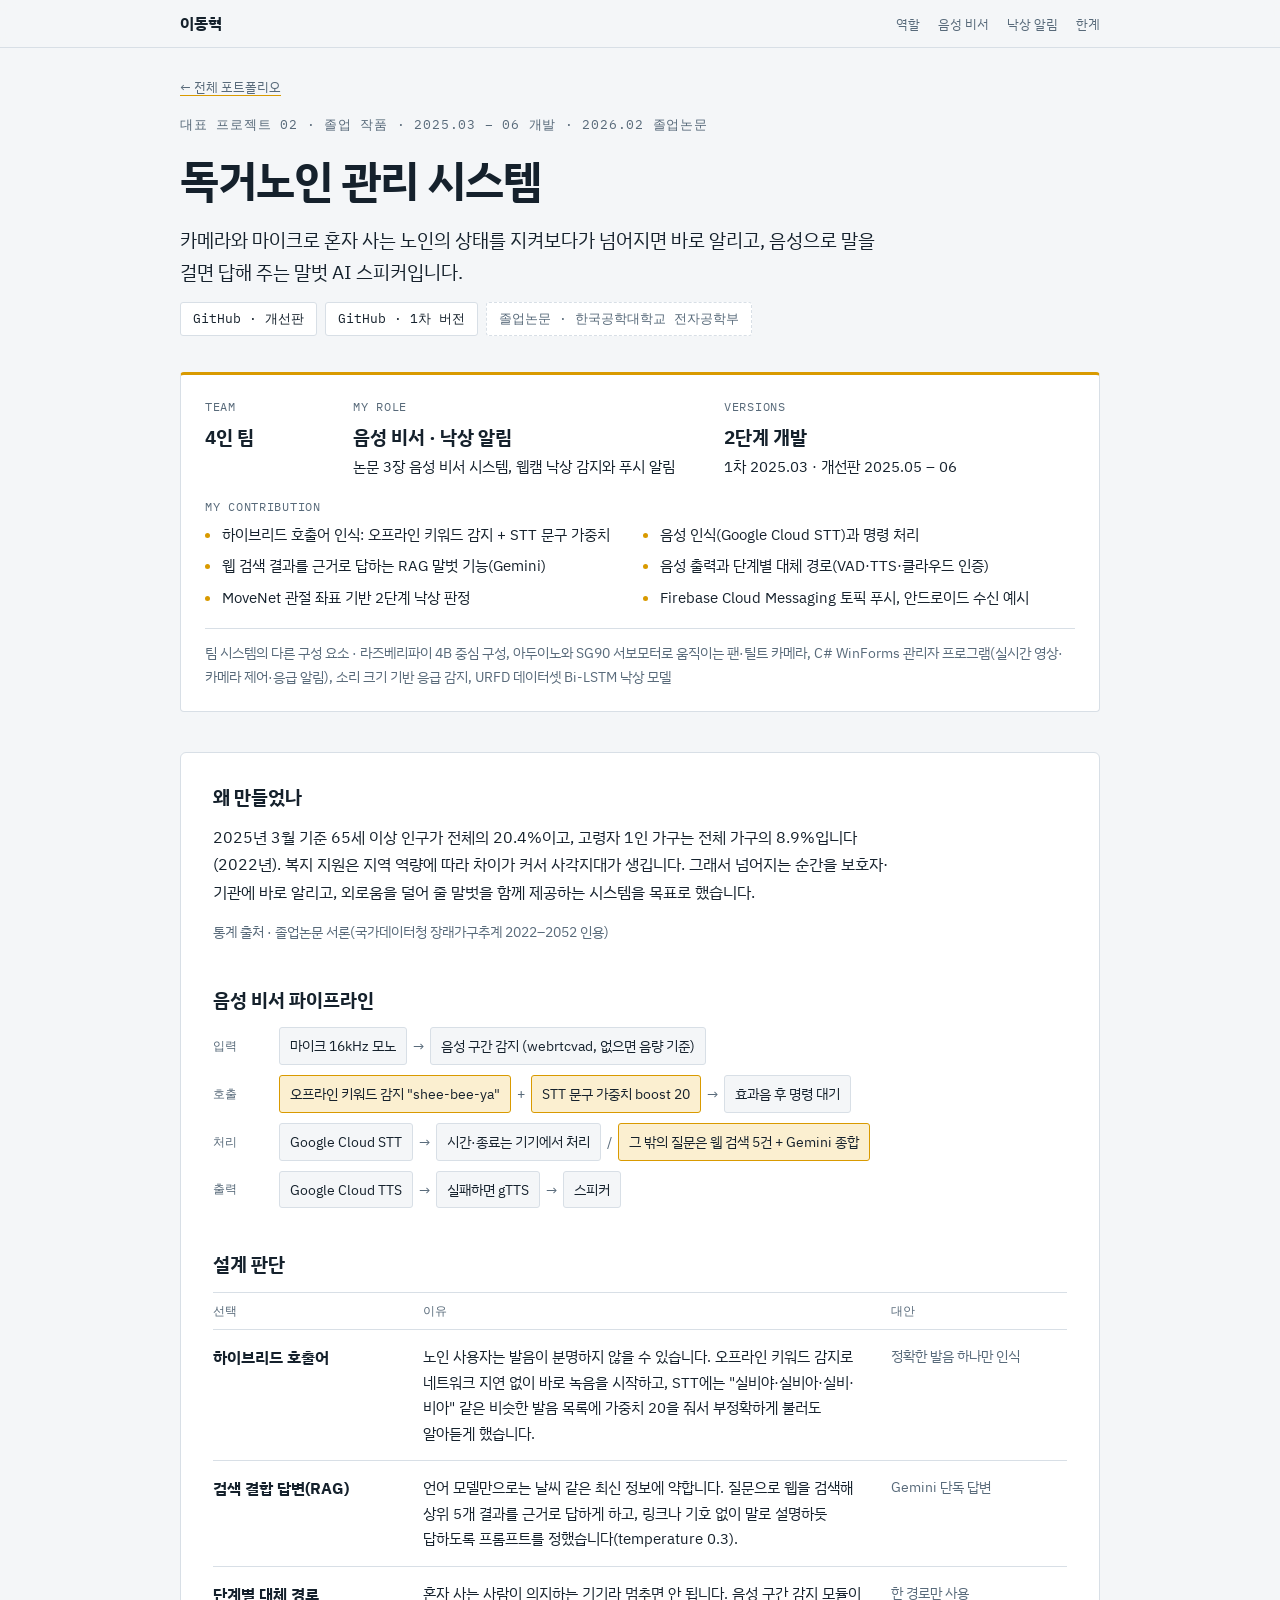
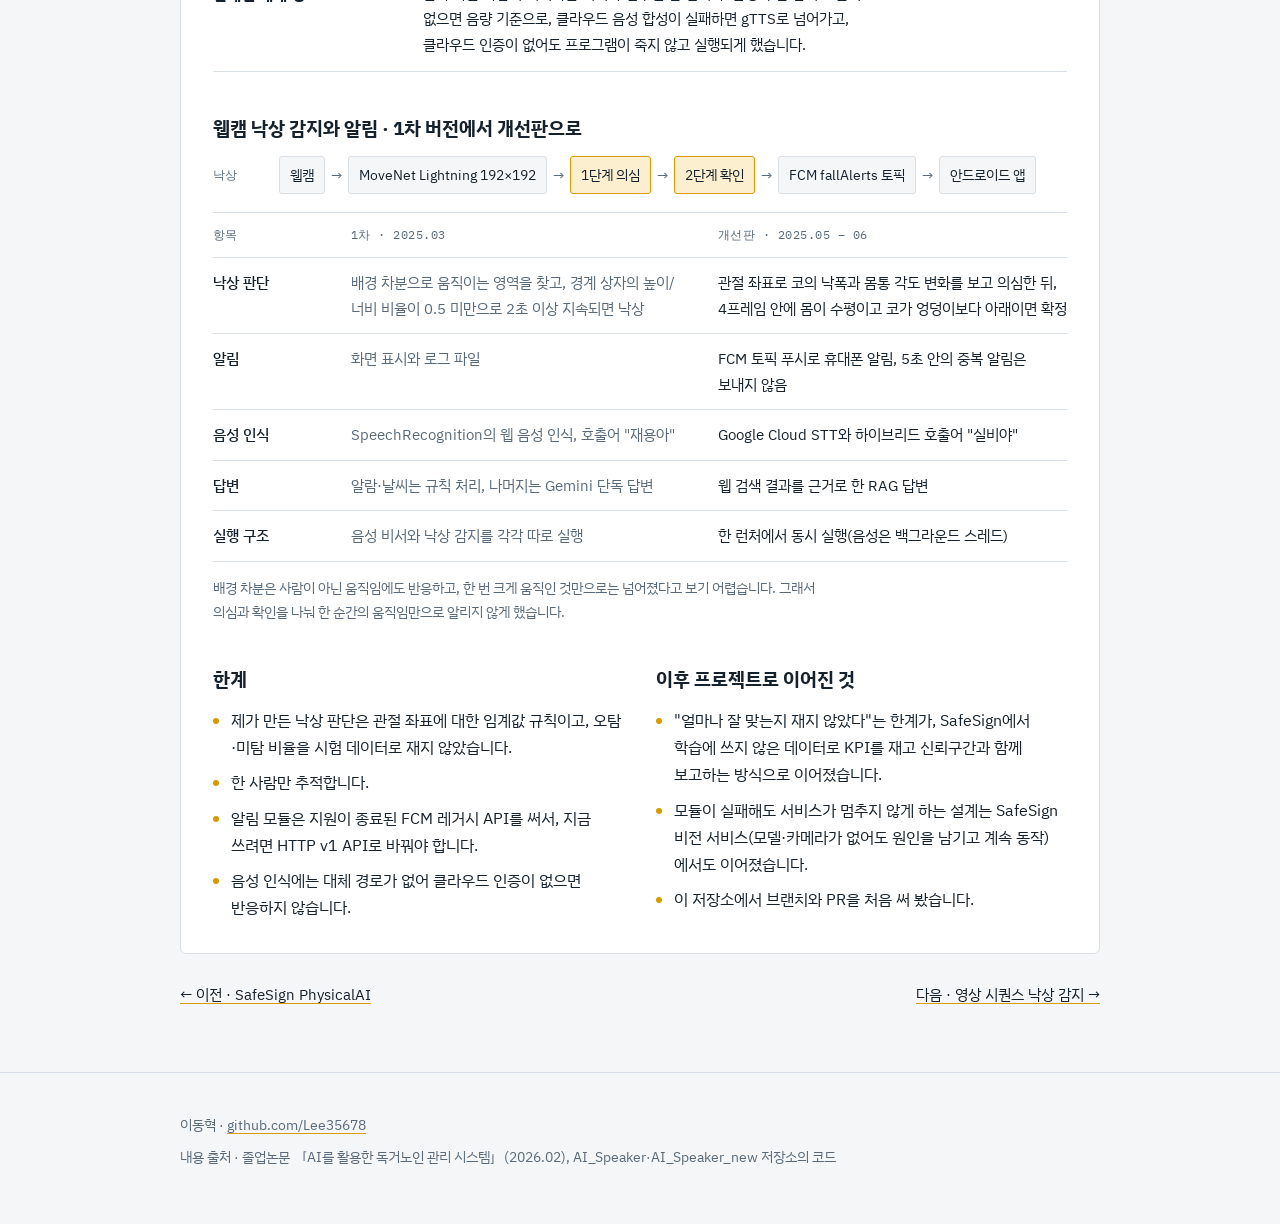
==== commit cd8cf125: "docs: 독거노인 관리 시스템 GitHub 저장소 링크 추가(공개 전환) Co-Authored-By: Claude Opus 5.5 <noreply@anthropic.com>" ====
--- a/projects/ai-speaker.html
+++ b/projects/ai-speaker.html
@@ -31,7 +31,7 @@
       <span class="label">대표 프로젝트 02 · 졸업 작품 · 2025.03 – 06 개발 · 2026.02 졸업논문</span>
       <h1>독거노인 관리 시스템</h1>
       <p class="one">카메라와 마이크로 혼자 사는 노인의 상태를 지켜보다가 넘어지면 바로 알리고, 음성으로 말을 걸면 답해 주는 말벗 AI 스피커입니다.</p>
-      <div class="linkrow"><span class="btn off">GitHub 비공개</span><span class="btn off">졸업논문 · 한국공학대학교 전자공학부</span></div>
+      <div class="linkrow"><a class="btn" href="https://github.com/Lee35678/AI_Speaker_new">GitHub · 개선판</a><a class="btn" href="https://github.com/Lee35678/AI_Speaker">GitHub · 1차 버전</a><span class="btn off">졸업논문 · 한국공학대학교 전자공학부</span></div>
     </div>
 
     <div class="rolebox" id="role">
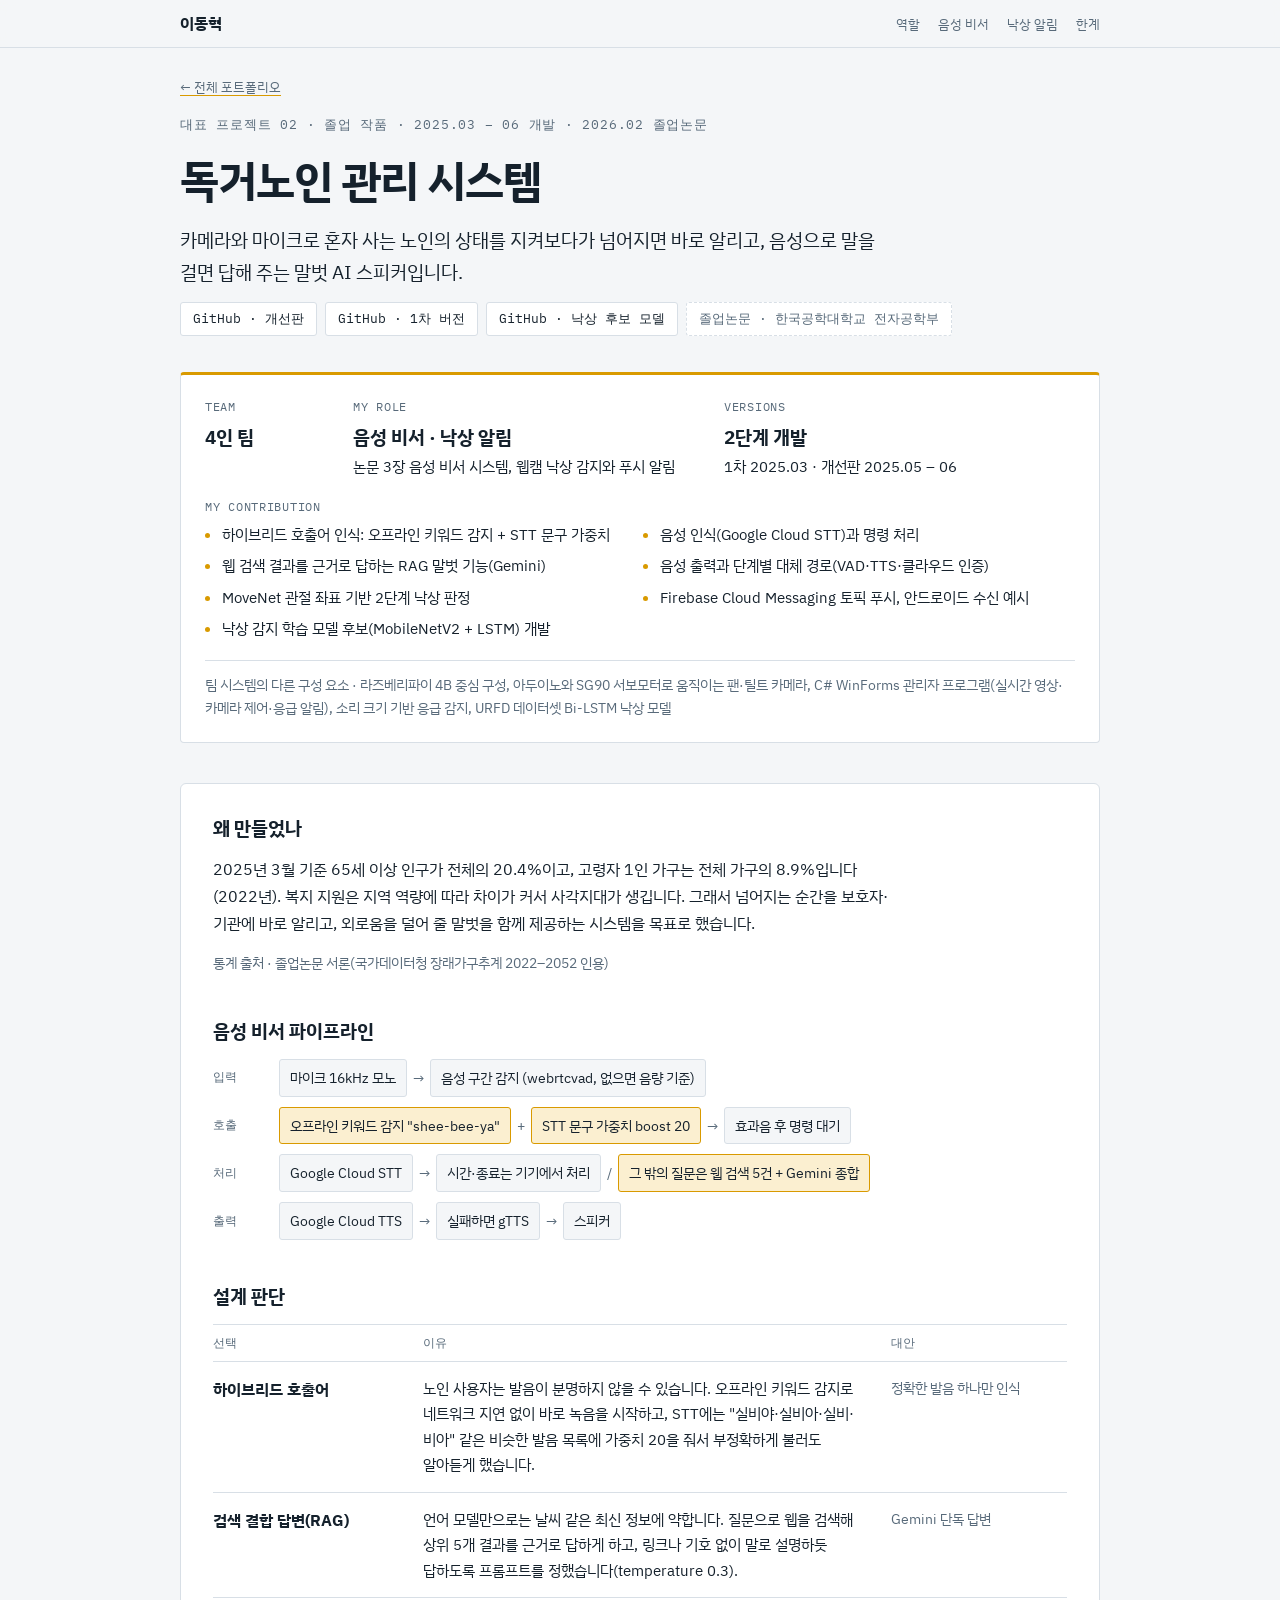
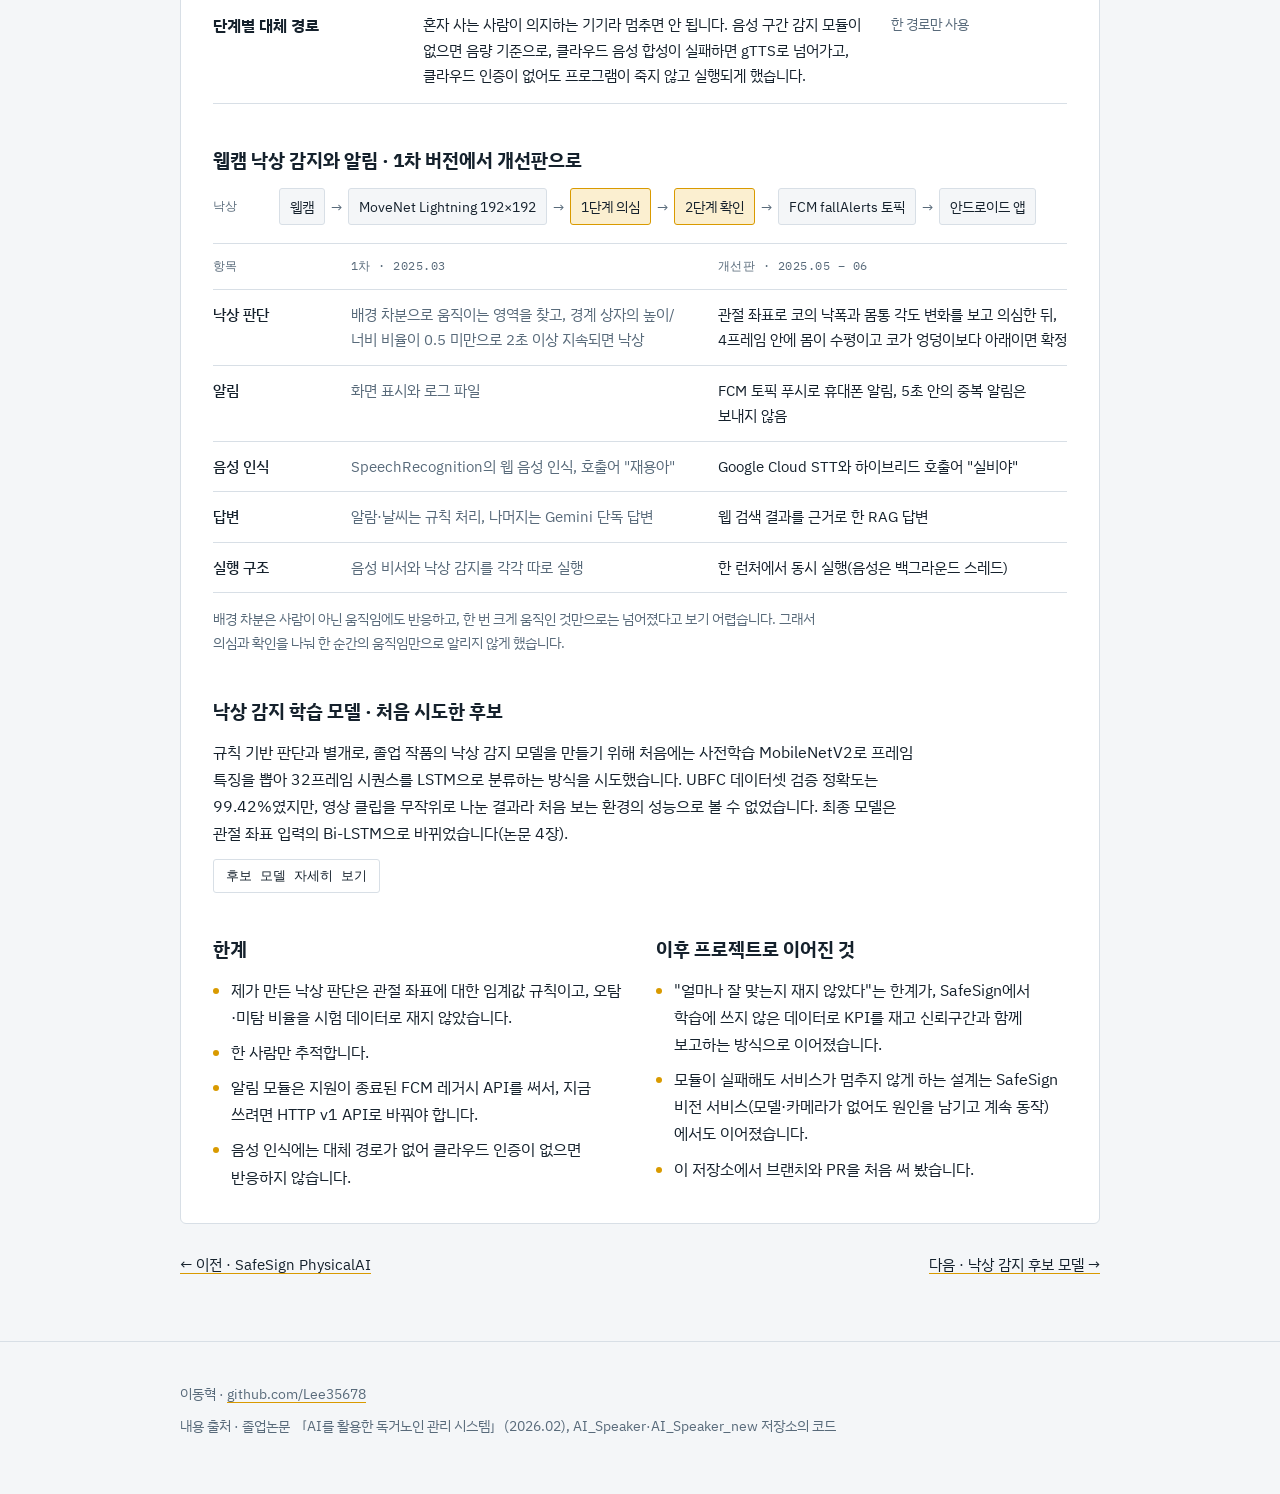
==== commit 381cdda5: "docs: 낙상 감지 저장소를 졸업 작품 후보 모델로 재정리, 대표 프로젝트 03을 손동작 드로잉 보드로 교체, 공개 repo 링크 반영 Co-Authored-By: Claude " ====
--- a/projects/ai-speaker.html
+++ b/projects/ai-speaker.html
@@ -31,7 +31,7 @@
       <span class="label">대표 프로젝트 02 · 졸업 작품 · 2025.03 – 06 개발 · 2026.02 졸업논문</span>
       <h1>독거노인 관리 시스템</h1>
       <p class="one">카메라와 마이크로 혼자 사는 노인의 상태를 지켜보다가 넘어지면 바로 알리고, 음성으로 말을 걸면 답해 주는 말벗 AI 스피커입니다.</p>
-      <div class="linkrow"><a class="btn" href="https://github.com/Lee35678/AI_Speaker_new">GitHub · 개선판</a><a class="btn" href="https://github.com/Lee35678/AI_Speaker">GitHub · 1차 버전</a><span class="btn off">졸업논문 · 한국공학대학교 전자공학부</span></div>
+      <div class="linkrow"><a class="btn" href="https://github.com/Lee35678/AI_Speaker_new">GitHub · 개선판</a><a class="btn" href="https://github.com/Lee35678/AI_Speaker">GitHub · 1차 버전</a><a class="btn" href="https://github.com/Lee35678/Fall_Detection">GitHub · 낙상 후보 모델</a><span class="btn off">졸업논문 · 한국공학대학교 전자공학부</span></div>
     </div>
 
     <div class="rolebox" id="role">
@@ -49,6 +49,7 @@
           <li>음성 출력과 단계별 대체 경로(VAD·TTS·클라우드 인증)</li>
           <li>MoveNet 관절 좌표 기반 2단계 낙상 판정</li>
           <li>Firebase Cloud Messaging 토픽 푸시, 안드로이드 수신 예시</li>
+          <li>낙상 감지 학습 모델 후보(MobileNetV2 + LSTM) 개발</li>
         </ul>
       </div>
       <p class="others-did">팀 시스템의 다른 구성 요소 · 라즈베리파이 4B 중심 구성, 아두이노와 SG90 서보모터로 움직이는 팬·틸트 카메라, C# WinForms 관리자 프로그램(실시간 영상·카메라 제어·응급 알림), 소리 크기 기반 응급 감지, URFD 데이터셋 Bi-LSTM 낙상 모델</p>
@@ -99,6 +100,12 @@
         <p class="note">배경 차분은 사람이 아닌 움직임에도 반응하고, 한 번 크게 움직인 것만으로는 넘어졌다고 보기 어렵습니다. 그래서 의심과 확인을 나눠 한 순간의 움직임만으로 알리지 않게 했습니다.</p>
       </div>
 
+      <div class="block" id="candidate">
+        <h3>낙상 감지 학습 모델 · 처음 시도한 후보</h3>
+        <p>규칙 기반 판단과 별개로, 졸업 작품의 낙상 감지 모델을 만들기 위해 처음에는 사전학습 MobileNetV2로 프레임 특징을 뽑아 32프레임 시퀀스를 LSTM으로 분류하는 방식을 시도했습니다. UBFC 데이터셋 검증 정확도는 99.42%였지만, 영상 클립을 무작위로 나눈 결과라 처음 보는 환경의 성능으로 볼 수 없었습니다. 최종 모델은 관절 좌표 입력의 Bi-LSTM으로 바뀌었습니다(논문 4장).</p>
+        <div class="linkrow" style="margin-top:12px"><a class="btn" href="fall-detection.html">후보 모델 자세히 보기</a></div>
+      </div>
+
       <div class="two" id="limits">
         <div class="block">
           <h3>한계</h3>
@@ -122,7 +129,7 @@
 
     <nav class="next-page" aria-label="다른 프로젝트">
       <a href="safesign.html">← 이전 · SafeSign PhysicalAI</a>
-      <a href="fall-detection.html">다음 · 영상 시퀀스 낙상 감지 →</a>
+      <a href="fall-detection.html">다음 · 낙상 감지 후보 모델 →</a>
     </nav>
   </div>
 </main>
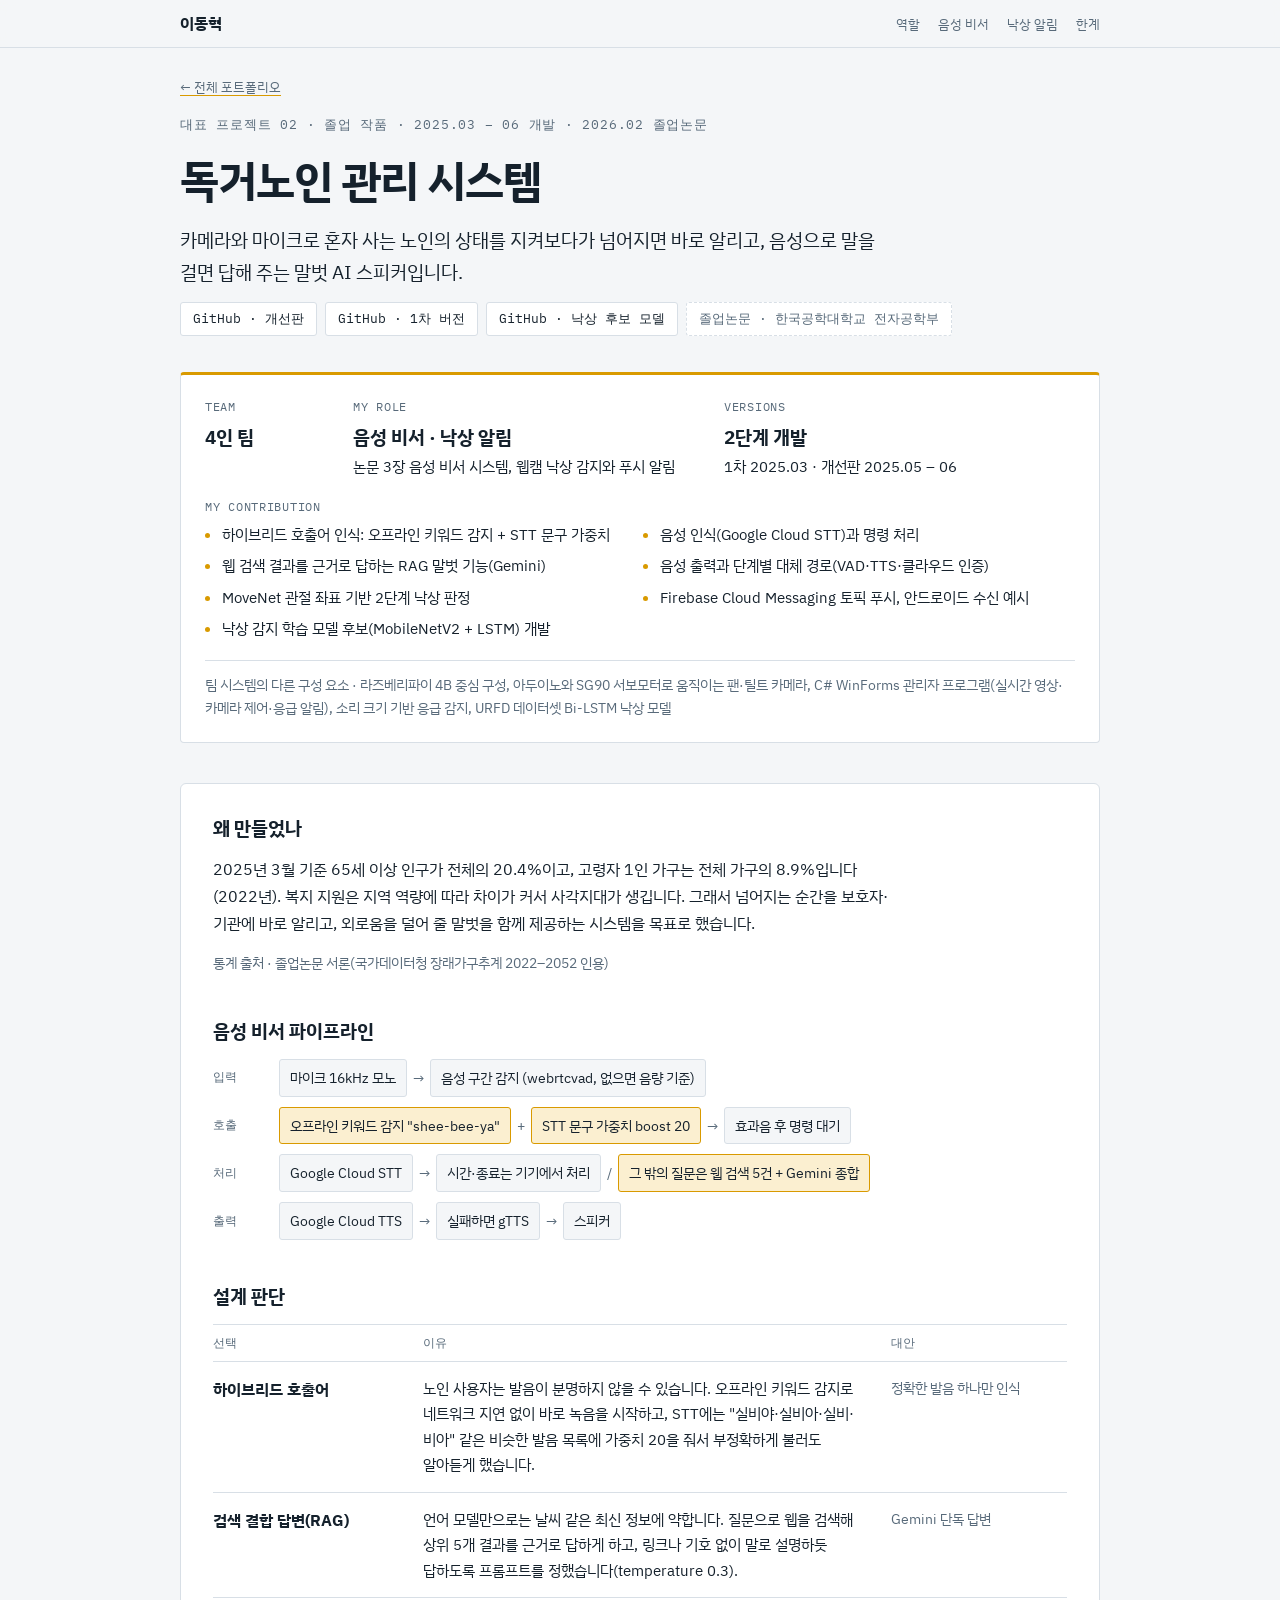
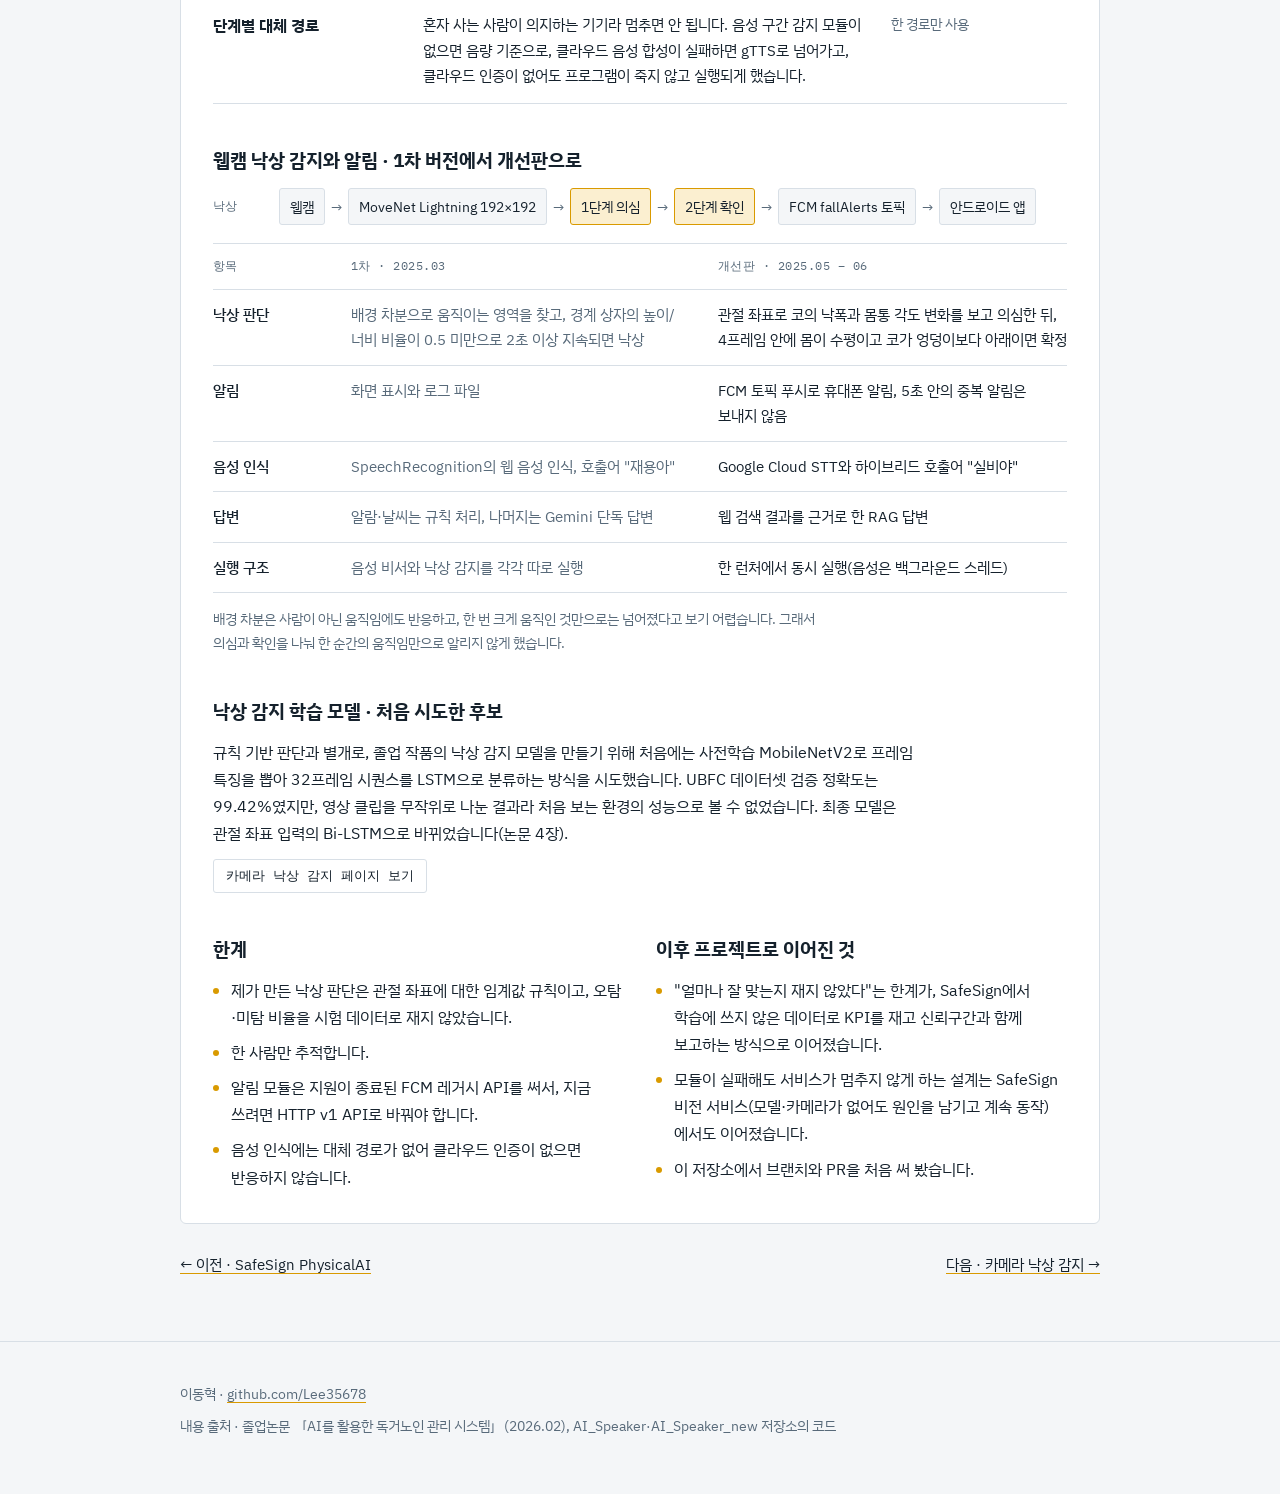
==== commit a8dedf91: "docs: 피드백 반영 - 대표 03을 카메라 낙상 감지로 교체, 첫 화면 숫자 축소, 역할 항목화, 오분류 표현 수정, 기술 Core/Experience, 학력·연락처 통합 Co" ====
--- a/projects/ai-speaker.html
+++ b/projects/ai-speaker.html
@@ -103,7 +103,7 @@
       <div class="block" id="candidate">
         <h3>낙상 감지 학습 모델 · 처음 시도한 후보</h3>
         <p>규칙 기반 판단과 별개로, 졸업 작품의 낙상 감지 모델을 만들기 위해 처음에는 사전학습 MobileNetV2로 프레임 특징을 뽑아 32프레임 시퀀스를 LSTM으로 분류하는 방식을 시도했습니다. UBFC 데이터셋 검증 정확도는 99.42%였지만, 영상 클립을 무작위로 나눈 결과라 처음 보는 환경의 성능으로 볼 수 없었습니다. 최종 모델은 관절 좌표 입력의 Bi-LSTM으로 바뀌었습니다(논문 4장).</p>
-        <div class="linkrow" style="margin-top:12px"><a class="btn" href="fall-detection.html">후보 모델 자세히 보기</a></div>
+        <div class="linkrow" style="margin-top:12px"><a class="btn" href="fall-detection.html">카메라 낙상 감지 페이지 보기</a></div>
       </div>
 
       <div class="two" id="limits">
@@ -129,7 +129,7 @@
 
     <nav class="next-page" aria-label="다른 프로젝트">
       <a href="safesign.html">← 이전 · SafeSign PhysicalAI</a>
-      <a href="fall-detection.html">다음 · 낙상 감지 후보 모델 →</a>
+      <a href="fall-detection.html">다음 · 카메라 낙상 감지 →</a>
     </nav>
   </div>
 </main>
--- a/assets/style.css
+++ b/assets/style.css
@@ -427,3 +427,15 @@
   .course-grid { grid-template-columns: repeat(2, minmax(0, 1fr)); }
 }
 @media (max-width: 520px) { .course-grid { grid-template-columns: minmax(0, 1fr); } }
+
+/* 역할 bullet, 기술 Core/Experience */
+.role-bul { margin: 0; padding-left: 1.05em; display: grid; gap: 2px; }
+.role-bul li::marker { color: var(--accent); }
+.core { display: grid; border-top: 1px solid var(--line); }
+.core-row { display: grid; grid-template-columns: 12em minmax(0, 1fr); gap: 20px; padding-block: 12px; border-bottom: 1px solid var(--line); }
+.core-row b { font-weight: 700; }
+.core-row span { font-size: 0.9375rem; color: var(--muted); }
+.exp { margin-top: 20px; }
+.exp-chips { display: flex; flex-wrap: wrap; gap: 8px; margin-top: 6px; }
+.exp-chips span { font-family: var(--font-mono); font-size: 0.8125rem; padding: 4px 10px; border: 1px solid var(--line); border-radius: 3px; background: var(--surface); }
+@media (max-width: 820px) { .core-row { grid-template-columns: minmax(0, 1fr); gap: 2px; } }
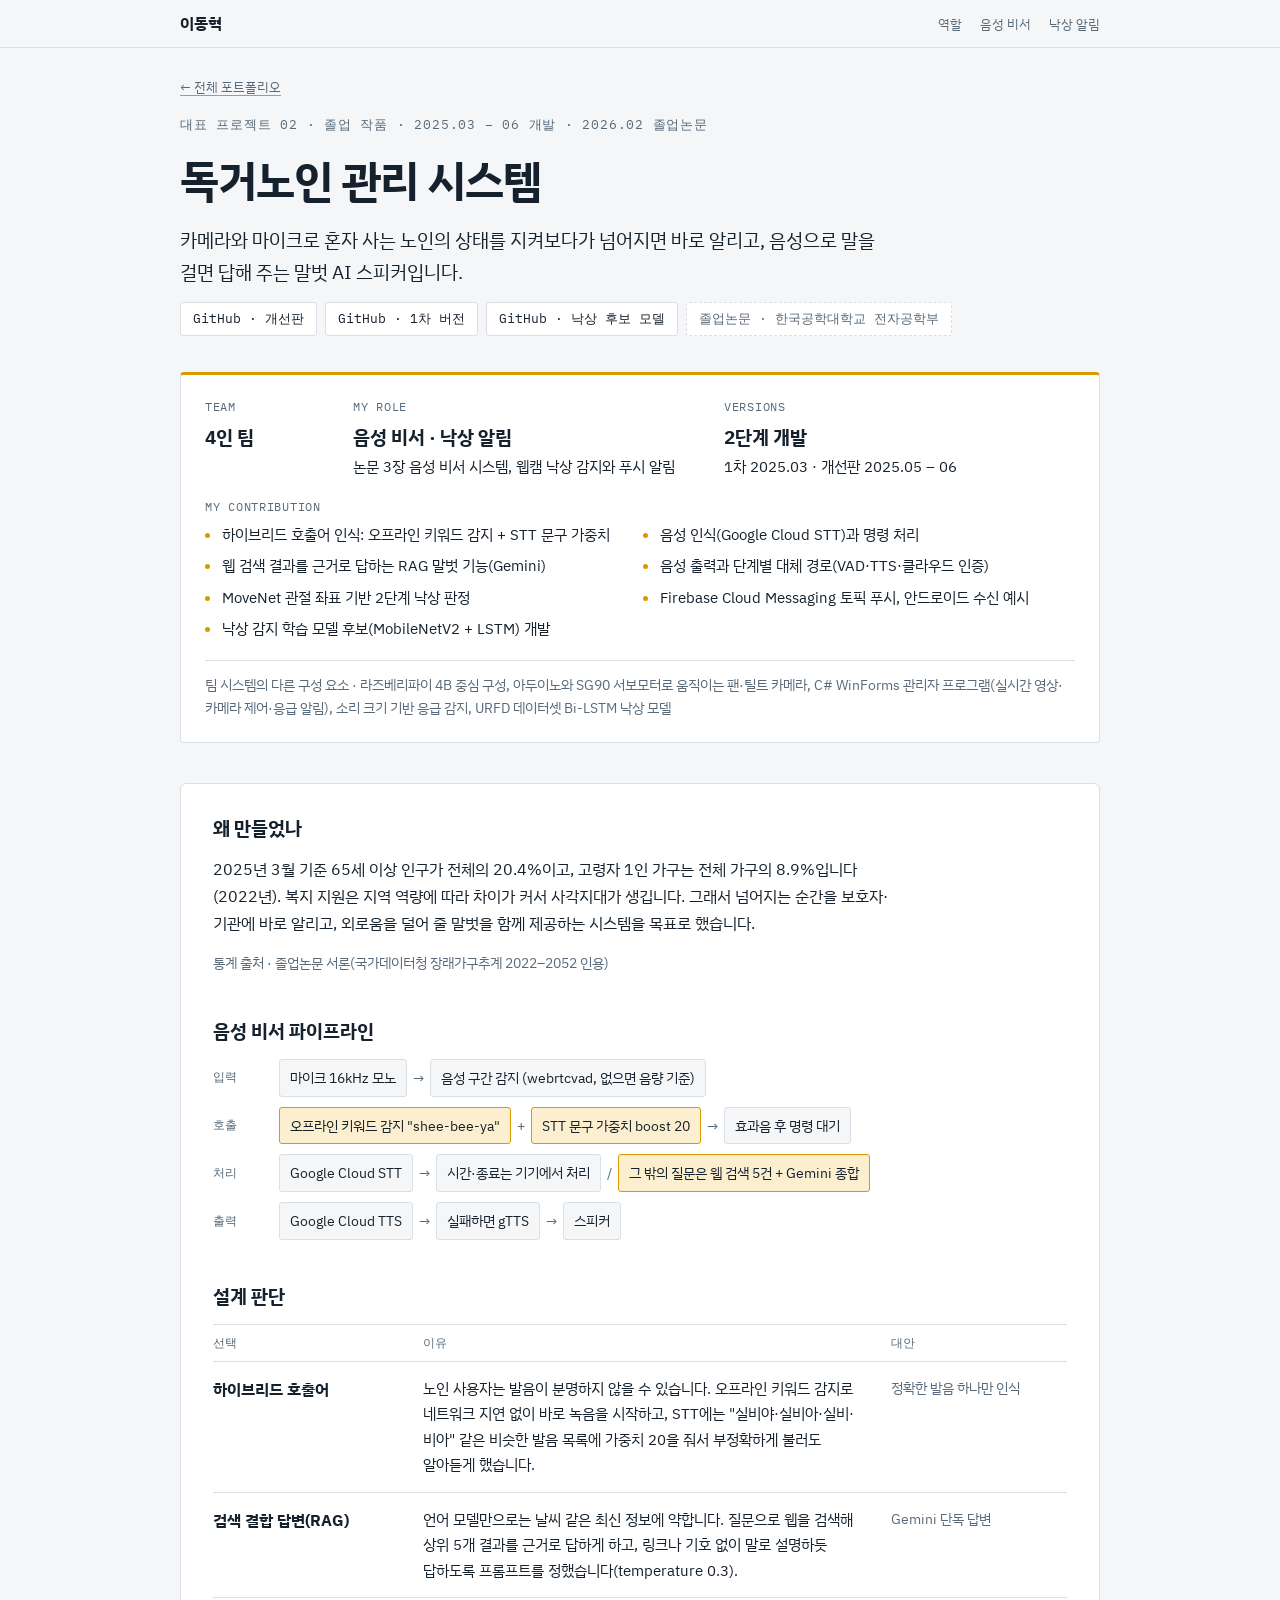
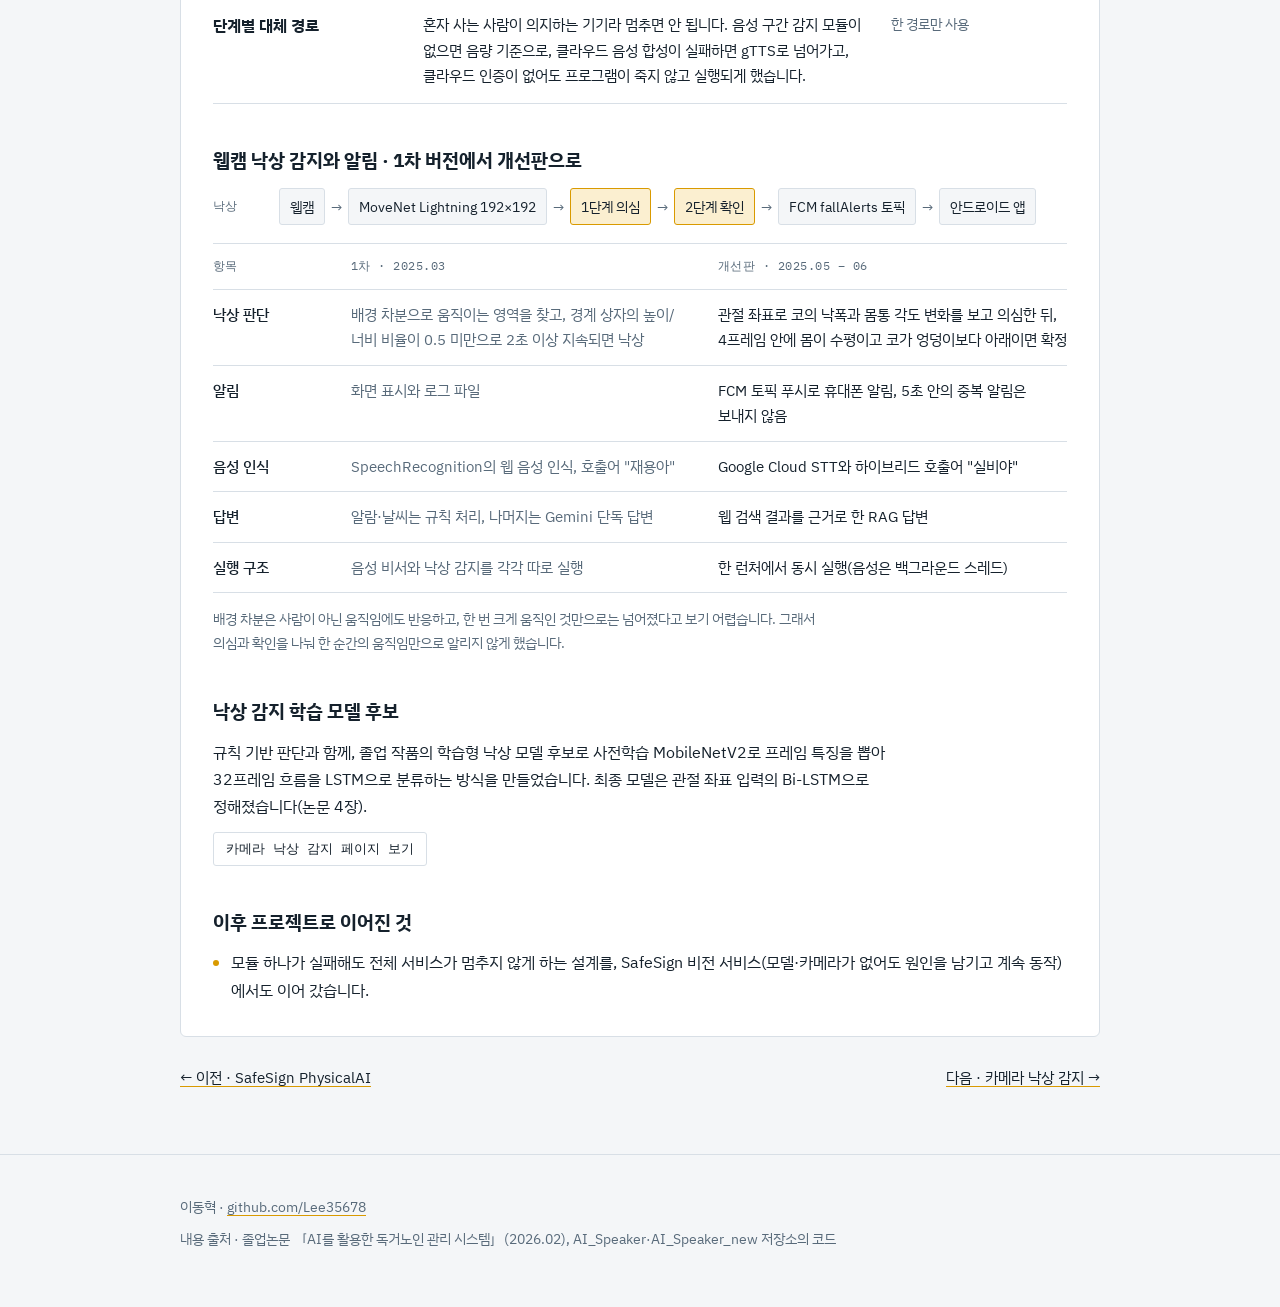
==== commit 0e006d28: "docs: 약점·한계 서술과 어려운 용어 정리, 조건 없이 남길 수 없는 수치 제거 Co-Authored-By: Claude Opus 5.5 <noreply@anthropic.co" ====
--- a/projects/ai-speaker.html
+++ b/projects/ai-speaker.html
@@ -19,7 +19,6 @@
       <a href="#role">역할</a>
       <a href="#voice">음성 비서</a>
       <a href="#fall">낙상 알림</a>
-      <a href="#limits">한계</a>
     </nav>
   </div>
 </header>
@@ -101,29 +100,16 @@
       </div>
 
       <div class="block" id="candidate">
-        <h3>낙상 감지 학습 모델 · 처음 시도한 후보</h3>
-        <p>규칙 기반 판단과 별개로, 졸업 작품의 낙상 감지 모델을 만들기 위해 처음에는 사전학습 MobileNetV2로 프레임 특징을 뽑아 32프레임 시퀀스를 LSTM으로 분류하는 방식을 시도했습니다. UBFC 데이터셋 검증 정확도는 99.42%였지만, 영상 클립을 무작위로 나눈 결과라 처음 보는 환경의 성능으로 볼 수 없었습니다. 최종 모델은 관절 좌표 입력의 Bi-LSTM으로 바뀌었습니다(논문 4장).</p>
+        <h3>낙상 감지 학습 모델 후보</h3>
+        <p>규칙 기반 판단과 함께, 졸업 작품의 학습형 낙상 모델 후보로 사전학습 MobileNetV2로 프레임 특징을 뽑아 32프레임 흐름을 LSTM으로 분류하는 방식을 만들었습니다. 최종 모델은 관절 좌표 입력의 Bi-LSTM으로 정해졌습니다(논문 4장).</p>
         <div class="linkrow" style="margin-top:12px"><a class="btn" href="fall-detection.html">카메라 낙상 감지 페이지 보기</a></div>
       </div>
 
-      <div class="two" id="limits">
-        <div class="block">
-          <h3>한계</h3>
-          <ul class="plain-list">
-            <li>제가 만든 낙상 판단은 관절 좌표에 대한 임계값 규칙이고, 오탐·미탐 비율을 시험 데이터로 재지 않았습니다.</li>
-            <li>한 사람만 추적합니다.</li>
-            <li>알림 모듈은 지원이 종료된 FCM 레거시 API를 써서, 지금 쓰려면 HTTP v1 API로 바꿔야 합니다.</li>
-            <li>음성 인식에는 대체 경로가 없어 클라우드 인증이 없으면 반응하지 않습니다.</li>
-          </ul>
-        </div>
-        <div class="block">
-          <h3>이후 프로젝트로 이어진 것</h3>
-          <ul class="plain-list">
-            <li>"얼마나 잘 맞는지 재지 않았다"는 한계가, SafeSign에서 학습에 쓰지 않은 데이터로 KPI를 재고 신뢰구간과 함께 보고하는 방식으로 이어졌습니다.</li>
-            <li>모듈이 실패해도 서비스가 멈추지 않게 하는 설계는 SafeSign 비전 서비스(모델·카메라가 없어도 원인을 남기고 계속 동작)에서도 이어졌습니다.</li>
-            <li>이 저장소에서 브랜치와 PR을 처음 써 봤습니다.</li>
-          </ul>
-        </div>
+      <div class="block">
+        <h3>이후 프로젝트로 이어진 것</h3>
+        <ul class="plain-list">
+          <li>모듈 하나가 실패해도 전체 서비스가 멈추지 않게 하는 설계를, SafeSign 비전 서비스(모델·카메라가 없어도 원인을 남기고 계속 동작)에서도 이어 갔습니다.</li>
+        </ul>
       </div>
     </article>
 
